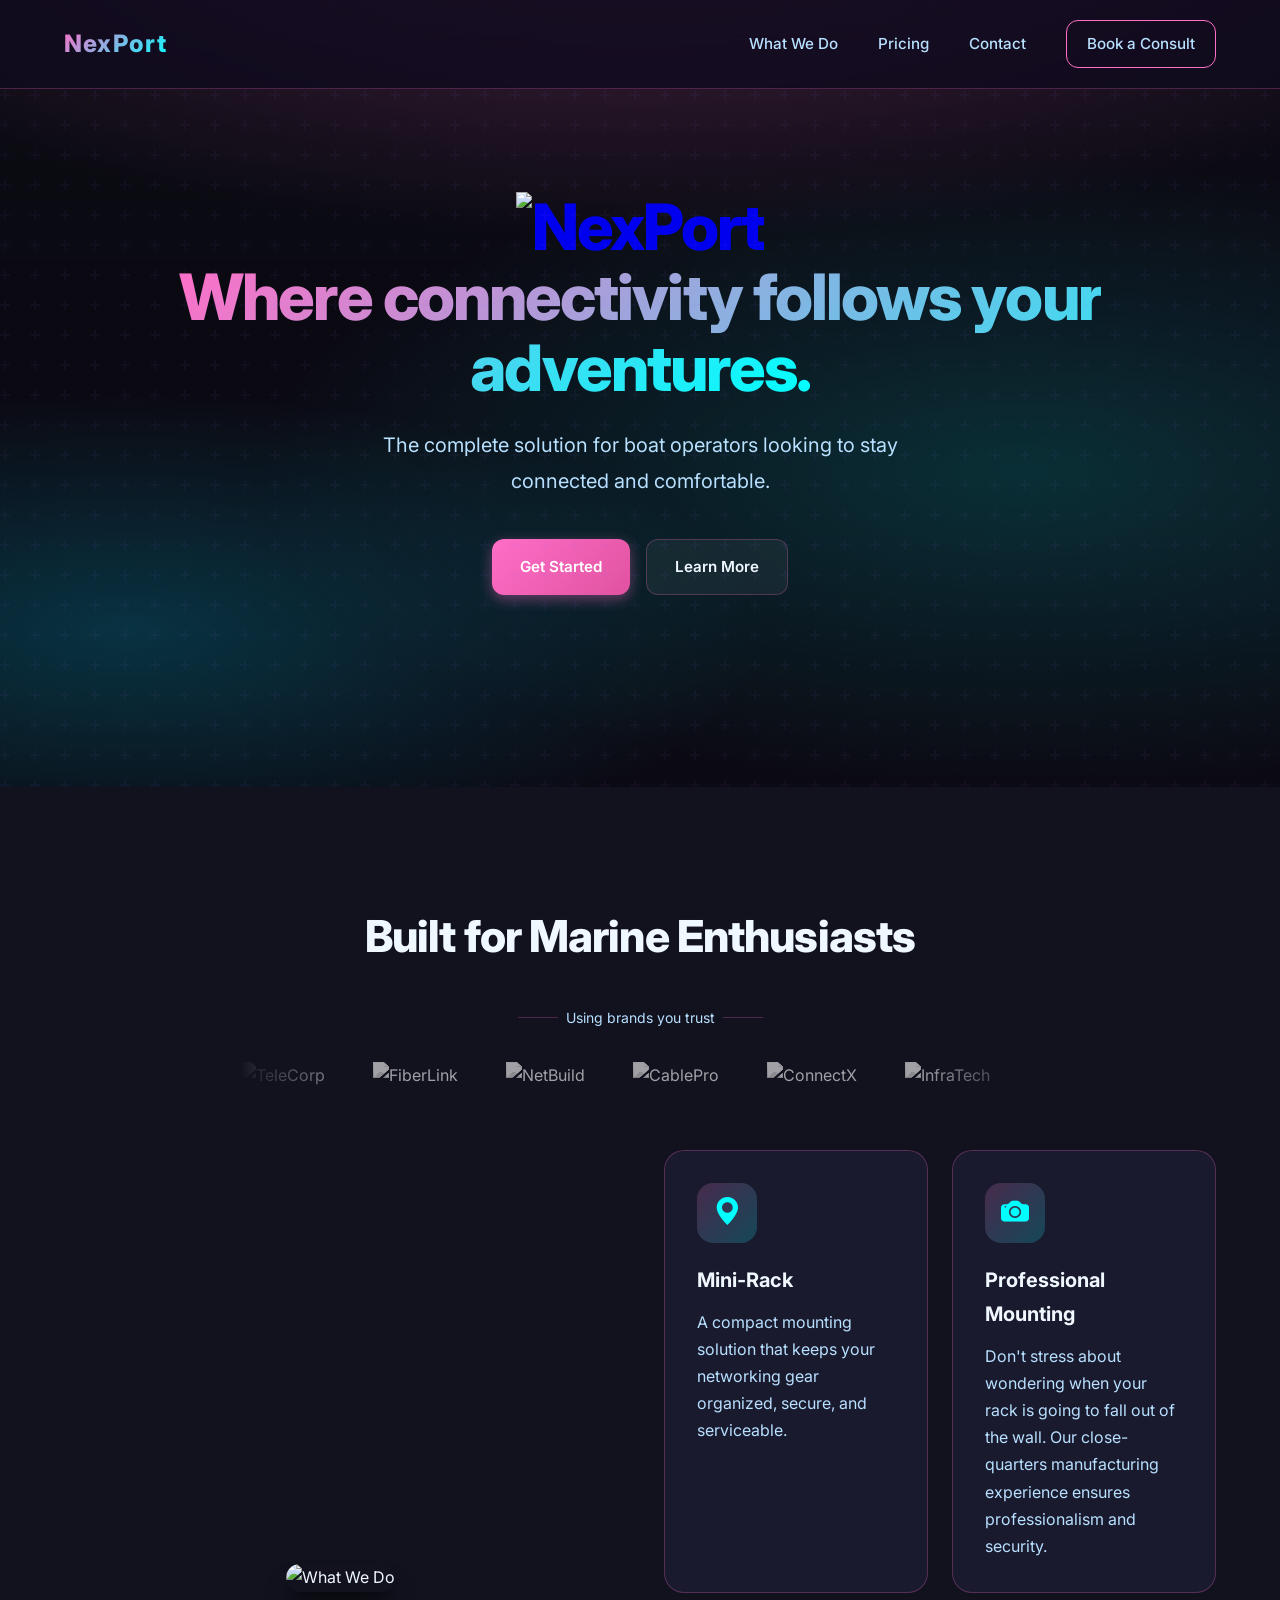
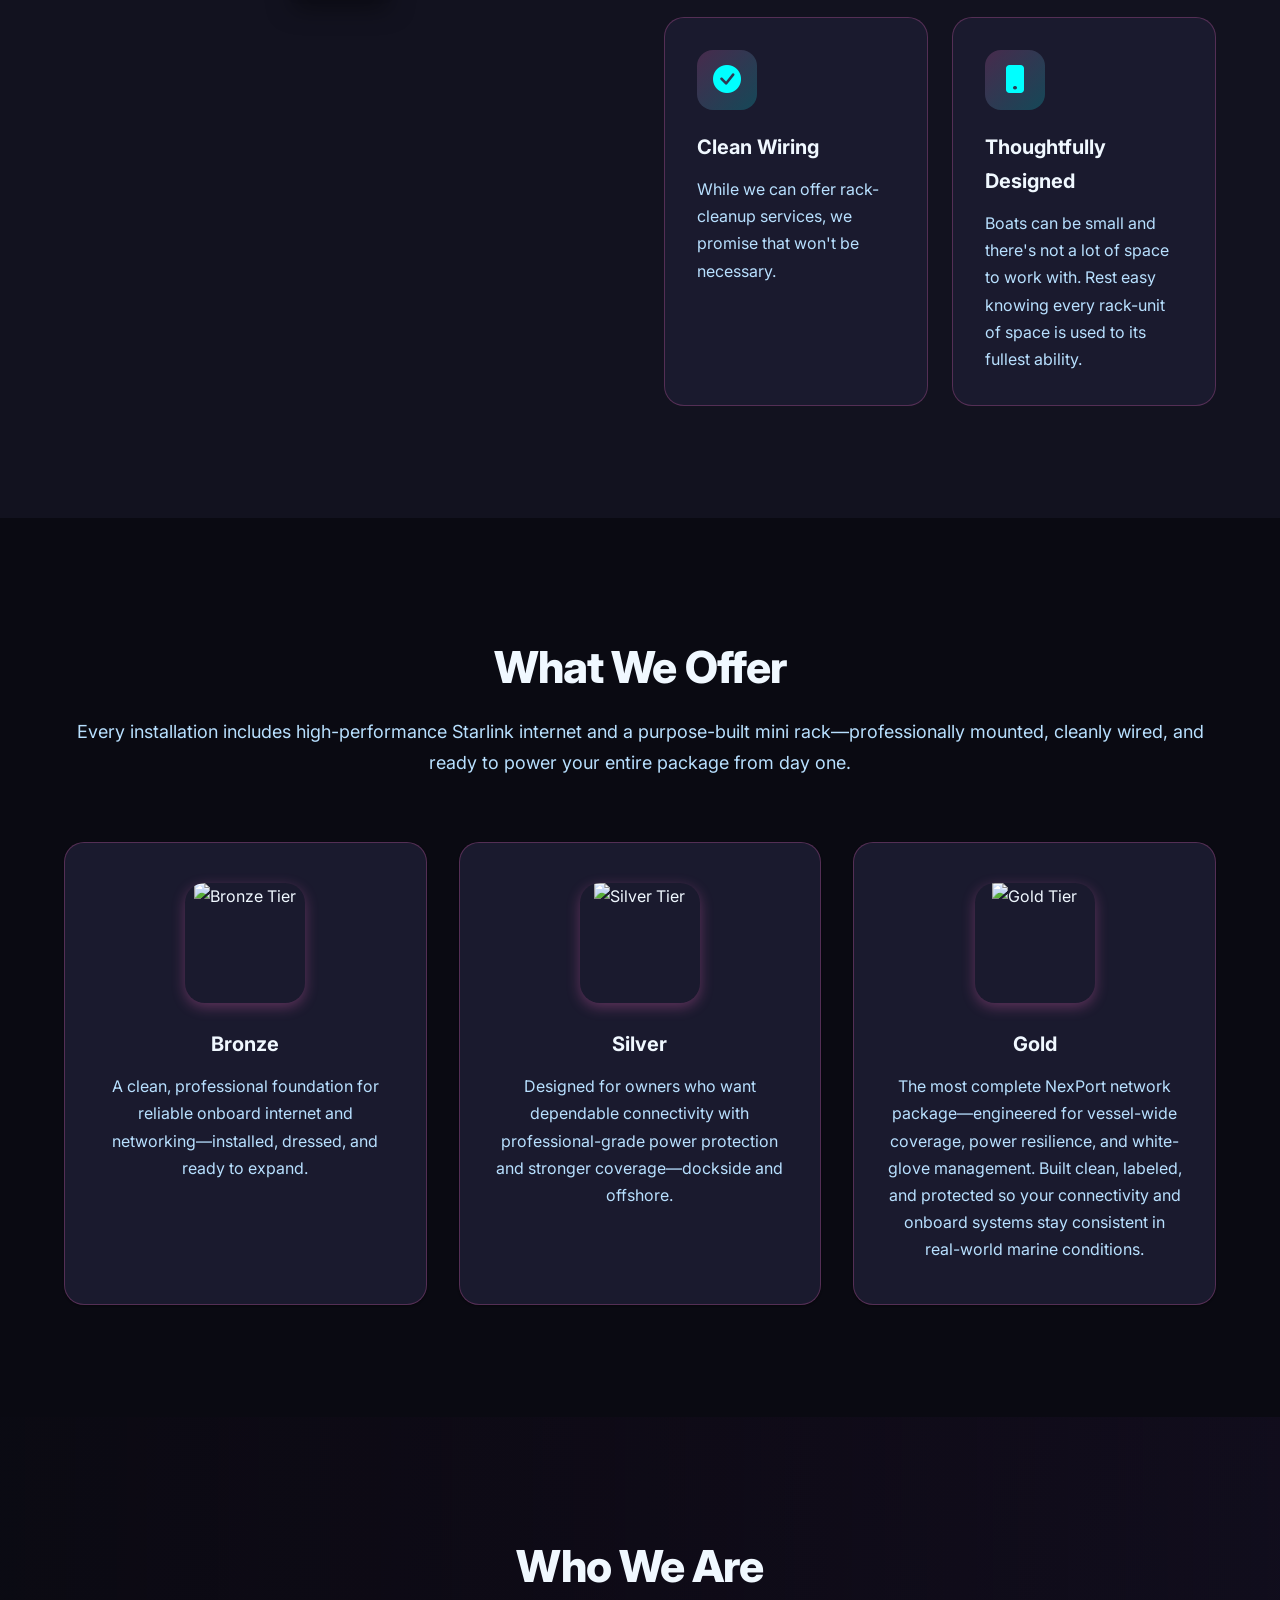
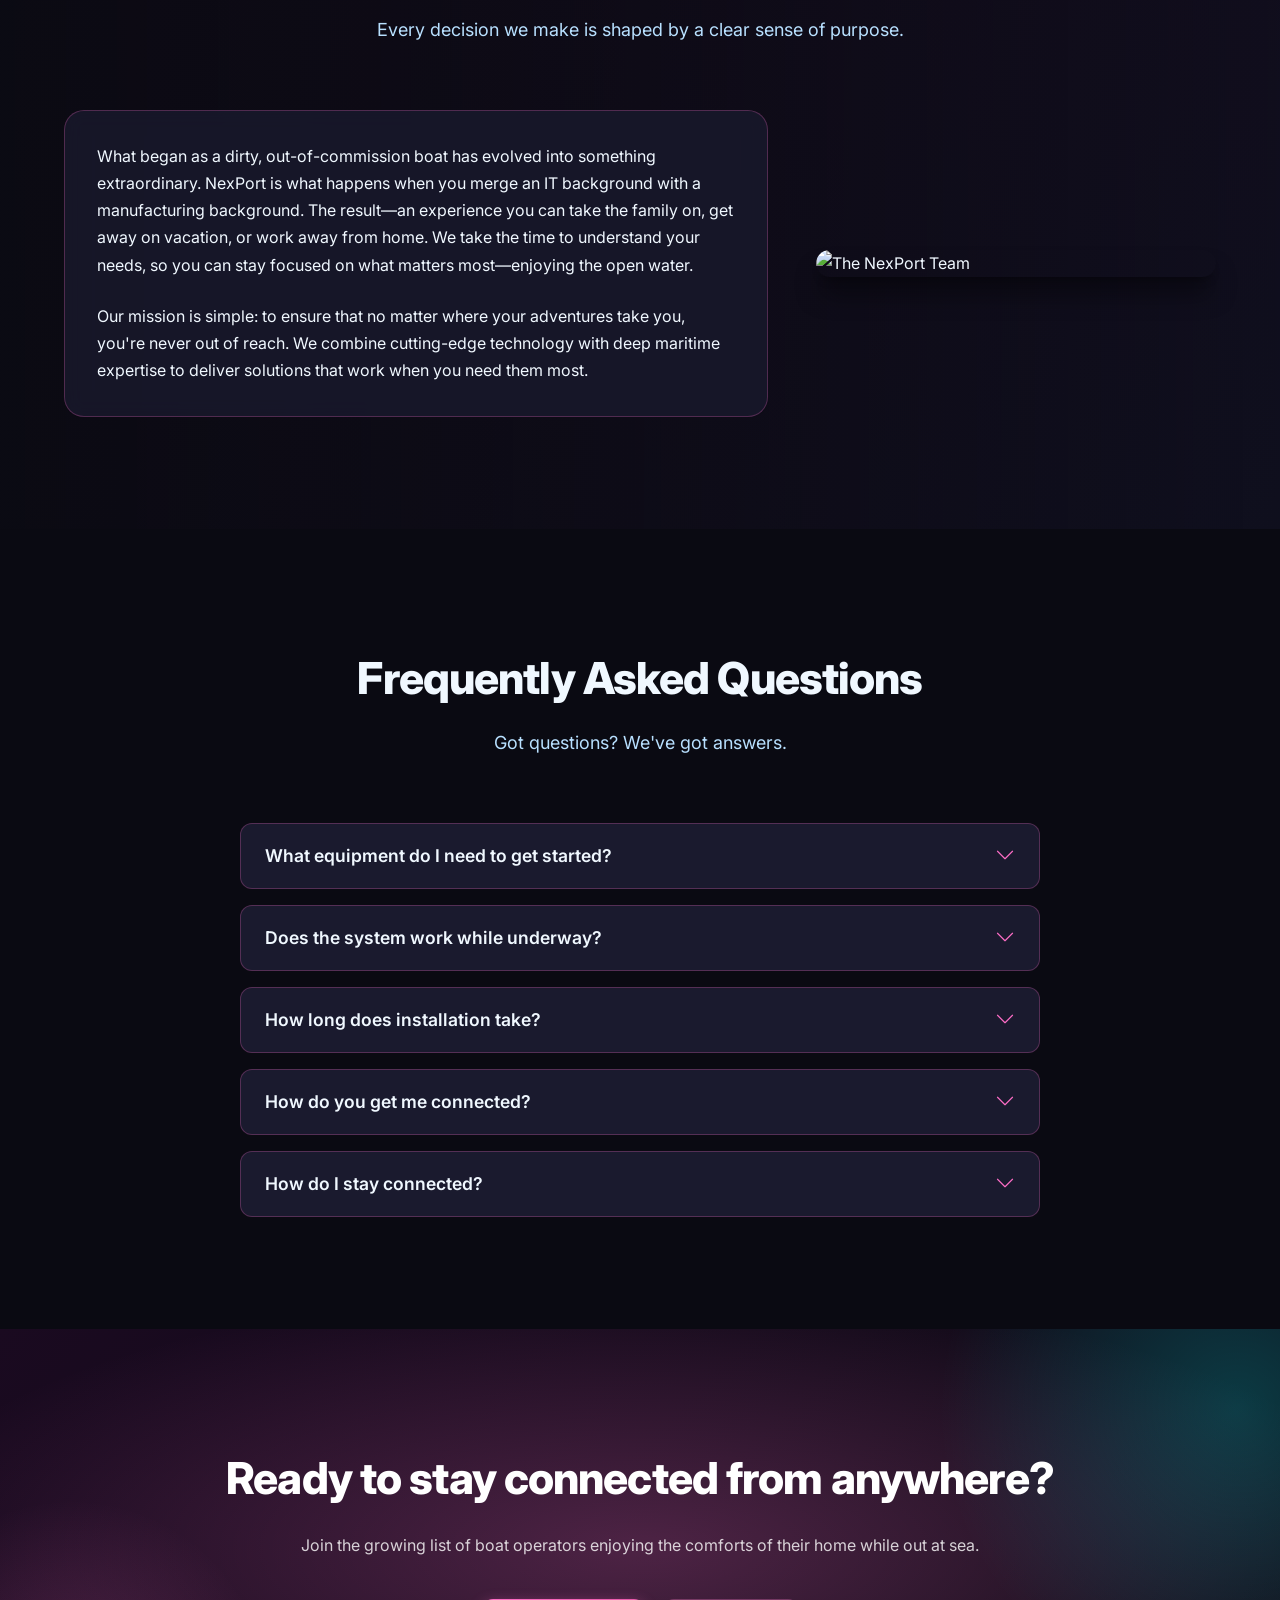
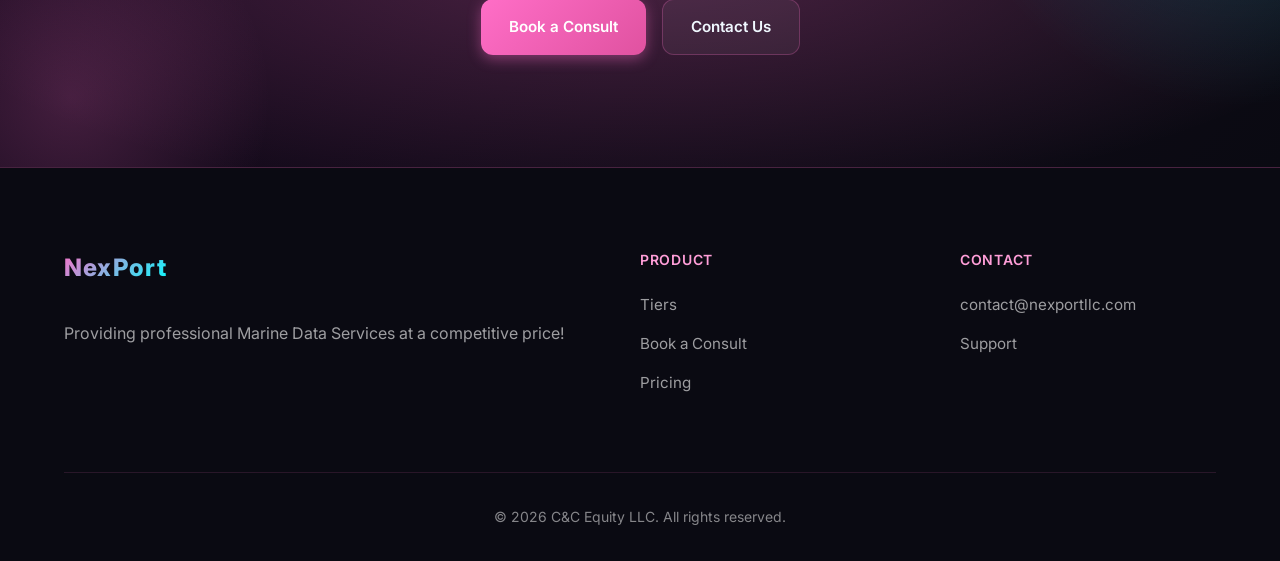
==== index.html @ bdf1fe09 "sd" ====
<!DOCTYPE html>
<html lang="en">

<head>
    <meta charset="UTF-8">
    <meta name="viewport" content="width=device-width, initial-scale=1.0">
    <title>NexPort</title>
    <link rel="stylesheet" href="styles.css">
    <link rel="preconnect" href="https://fonts.googleapis.com">
    <link href="https://fonts.googleapis.com/css2?family=Inter:wght@400;500;600;700&display=swap" rel="stylesheet">
    <link rel="stylesheet" href="https://cdn.jsdelivr.net/npm/bootstrap-icons@1.11.3/font/bootstrap-icons.min.css">
</head>

<body>
    <header class="header">
        <nav class="nav container">
            <div class="logo">NexPort</div>
            <ul class="nav-links">
                <li><a href="#what-we-do">What We Do</a></li>
                <li><a href="pricing.html">Pricing</a></li>
                <li><a href="#contact">Contact</a></li>
                <li><a href="https://outlook.office.com/bookwithme/user/6f07858c4fa64cfa98cd7c7f65369d2c@ccequity.llc/meetingtype/3fxg-W-8sECmhYFBqJa5og2?bookingcode=2b890671-5f6c-49b4-9408-867fa7472057&anonymous&ep=mLinkFromTile" class="btn btn-outline" target="_blank">Book a Consult</a></li>
            </ul>
        </nav>
    </header>

    <main>
        <section class="hero">
            <div class="container">
                <h1>
                    <a href="/">
                        <img src="images/logo.png" alt="NexPort">
                    </a>
                    <br><span class="highlight">Where connectivity follows your adventures.</span>
                </h1>
                <p class="hero-subtitle">
                    The complete solution for boat operators looking to stay connected and comfortable.
                </p>
                <div class="hero-buttons">
                    <a href="https://outlook.office.com/bookwithme/user/6f07858c4fa64cfa98cd7c7f65369d2c@ccequity.llc/meetingtype/3fxg-W-8sECmhYFBqJa5og2?bookingcode=2b890671-5f6c-49b4-9408-867fa7472057&anonymous&ep=mLinkFromTile" class="btn btn-primary" target="_blank">Get Started</a>
                    <a href="#tiers" class="btn btn-secondary">Learn More</a>
                </div>
            </div>
        </section>

        <section id="what-we-do" class="what-we-do">
            <div class="container">
                <h2>Built for Marine Enthusiasts</h2>

                <div class="trusted-section">
                    <span class="trusted-by">Using brands you trust</span>
                    <div class="logo-carousel">
                        <div class="logo-track">
                            <div class="logo-slide">
                                <img src="https://via.placeholder.com/120x40/251d3d/a5b4fc?text=TeleCorp" alt="TeleCorp">
                            </div>
                            <div class="logo-slide">
                                <img src="https://via.placeholder.com/120x40/251d3d/a5b4fc?text=FiberLink" alt="FiberLink">
                            </div>
                            <div class="logo-slide">
                                <img src="https://via.placeholder.com/120x40/251d3d/a5b4fc?text=NetBuild" alt="NetBuild">
                            </div>
                            <div class="logo-slide">
                                <img src="https://via.placeholder.com/120x40/251d3d/a5b4fc?text=CablePro" alt="CablePro">
                            </div>
                            <div class="logo-slide">
                                <img src="https://via.placeholder.com/120x40/251d3d/a5b4fc?text=ConnectX" alt="ConnectX">
                            </div>
                            <div class="logo-slide">
                                <img src="https://via.placeholder.com/120x40/251d3d/a5b4fc?text=InfraTech" alt="InfraTech">
                            </div>
                            <!-- Duplicate for seamless loop -->
                            <div class="logo-slide">
                                <img src="https://via.placeholder.com/120x40/251d3d/a5b4fc?text=TeleCorp" alt="TeleCorp">
                            </div>
                            <div class="logo-slide">
                                <img src="https://via.placeholder.com/120x40/251d3d/a5b4fc?text=FiberLink" alt="FiberLink">
                            </div>
                            <div class="logo-slide">
                                <img src="https://via.placeholder.com/120x40/251d3d/a5b4fc?text=NetBuild" alt="NetBuild">
                            </div>
                            <div class="logo-slide">
                                <img src="https://via.placeholder.com/120x40/251d3d/a5b4fc?text=CablePro" alt="CablePro">
                            </div>
                            <div class="logo-slide">
                                <img src="https://via.placeholder.com/120x40/251d3d/a5b4fc?text=ConnectX" alt="ConnectX">
                            </div>
                            <div class="logo-slide">
                                <img src="https://via.placeholder.com/120x40/251d3d/a5b4fc?text=InfraTech" alt="InfraTech">
                            </div>
                        </div>
                    </div>
                </div>

                <div class="what-we-do-layout">
                    <div class="what-we-do-image">
                        <img src="images/whatwedo.png" alt="What We Do">
                    </div>
                    <div class="what-we-do-grid">
                        <div class="feature-card">
                            <div class="feature-icon"><i class="bi bi-geo-alt-fill"></i></div>
                            <h3>Mini-Rack</h3>
                            <p>A compact mounting solution that keeps your networking gear organized, secure, and serviceable.</p>
                        </div>
                        <div class="feature-card">
                            <div class="feature-icon"><i class="bi bi-camera-fill"></i></div>
                            <h3>Professional Mounting</h3>
                            <p>Don't stress about wondering when your rack is going to fall out of the wall. Our close-quarters manufacturing experience ensures professionalism and security.</p>
                        </div>
                        <div class="feature-card">
                            <div class="feature-icon"><i class="bi bi-check-circle-fill"></i></div>
                            <h3>Clean Wiring</h3>
                            <p>While we can offer rack-cleanup services, we promise that won't be necessary.</p>
                        </div>
                        <div class="feature-card">
                            <div class="feature-icon"><i class="bi bi-phone-fill"></i></div>
                            <h3>Thoughtfully Designed</h3>
                            <p>Boats can be small and there's not a lot of space to work with. Rest easy knowing every rack-unit of space is used to its fullest ability.</p>
                        </div>
                    </div>
                </div>
            </div>
        </section>

        <section id="tiers" class="tiers">
            <div class="container">
                <h2>What We Offer</h2>
                <p class="section-subtitle">Every installation includes high-performance Starlink internet and a purpose-built mini rack—professionally mounted, cleanly wired, and ready to power your entire package from day one.</p>

                <div class="steps">
                    <div class="step">
                        <div class="step-image">
                            <img src="images/bronze.png" alt="Bronze Tier">
                        </div>
                        <h3>Bronze</h3>
                        <p>A clean, professional foundation for reliable onboard internet and networking—installed, dressed, and ready to expand.</p>
                    </div>
                    <div class="step">
                        <div class="step-image">
                            <img src="images/silver.png" alt="Silver Tier">
                        </div>
                        <h3>Silver</h3>
                        <p>Designed for owners who want dependable connectivity with professional-grade power protection and stronger coverage—dockside and offshore.</p>
                    </div>
                    <div class="step">
                        <div class="step-image">
                            <img src="images/gold.png" alt="Gold Tier">
                        </div>
                        <h3>Gold</h3>
                        <p>The most complete NexPort network package—engineered for vessel-wide coverage, power resilience, and white-glove management. Built clean, labeled, and protected so your connectivity and onboard systems stay consistent in real-world marine conditions.</p>
                    </div>
                </div>
            </div>
        </section>

        <section id="who-we-are" class="who-we-are">
            <div class="container">
                <h2>Who We Are</h2>
                <p class="section-subtitle">
                    Every decision we make is shaped by a clear sense of purpose.
                </p>

                <div class="who-we-are-content">
                    <div class="who-we-are-text">
                        <p>
                            What began as a dirty, out-of-commission boat has evolved into something extraordinary. NexPort is what happens when you merge an IT background with a manufacturing background. The result—an experience you can take the family on, get away on vacation, or work away from home. We take the time to understand your needs, so you can stay focused on what matters most—enjoying the open water.
                        </p>
                        <p>
                            Our mission is simple: to ensure that no matter where your adventures take you, you're
                            never out of reach. We combine cutting-edge technology with deep maritime expertise to
                            deliver solutions that work when you need them most.
                        </p>
                    </div>
                    <div class="who-we-are-image">
                        <img src="images/whoweare.png" alt="The NexPort Team">
                    </div>
                </div>
            </div>
        </section>

        <section id="faq" class="faq">
            <div class="container">
                <h2>Frequently Asked Questions</h2>
                <p class="section-subtitle">Got questions? We've got answers.</p>

                <div class="accordion">
                    <div class="accordion-item">
                        <button class="accordion-header">
                            <span>What equipment do I need to get started?</span>
                            <i class="bi bi-chevron-down"></i>
                        </button>
                        <div class="accordion-content">
                            <p>We handle everything from the Starlink dish to the onboard router and network equipment. You just need a boat and a desire to stay connected!</p>
                        </div>
                    </div>
                    <div class="accordion-item">
                        <button class="accordion-header">
                            <span>Does the system work while underway?</span>
                            <i class="bi bi-chevron-down"></i>
                        </button>
                        <div class="accordion-content">
                            <p>Yes! Our installations are designed to maintain connectivity both at the dock and while cruising. The Starlink system tracks satellites automatically as you move.</p>
                        </div>
                    </div>
                    <div class="accordion-item">
                        <button class="accordion-header">
                            <span>How long does installation take?</span>
                            <i class="bi bi-chevron-down"></i>
                        </button>
                        <div class="accordion-content">
                            <p>Most installations are completed in a single day. Complex setups or larger vessels may require additional time, which we'll discuss during your consultation.</p>
                        </div>
                    </div>
                    <div class="accordion-item">
                        <button class="accordion-header">
                            <span>How do you get me connected?</span>
                            <i class="bi bi-chevron-down"></i>
                        </button>
                        <div class="accordion-content">
                            <p>To get you connected, we start with the best of satellite connectivity using Starlink Internet. From there, we integrate it into a clean, purpose-built onboard network so your connection is reliable at the dock and underway. We organize and secure the equipment in a dedicated enclosure, route and label cabling for serviceability, and build a network foundation that supports everything you want to run onboard without a mess of adapters, loose gear, or constant troubleshooting.</p>
                        </div>
                    </div>
                    <div class="accordion-item">
                        <button class="accordion-header">
                            <span>How do I stay connected?</span>
                            <i class="bi bi-chevron-down"></i>
                        </button>
                        <div class="accordion-content">
                            <p>Keeping you connected means your network stays stable and consistent even when real-world conditions change. We design your system to handle common marine power events so your connection is less likely to reboot, freeze, or cut out when you need it most. And for higher tiers, we can provide ongoing monitoring and remote support to keep performance tuned, settings protected, and issues handled quickly—so your system stays dependable day after day, not just on install day.</p>
                        </div>
                    </div>
                </div>
            </div>
        </section>

        <section id="demo" class="cta">
            <div class="container">
                <h2>Ready to stay connected from anywhere?</h2>
                <p>Join the growing list of boat operators enjoying the comforts of their home while out at sea.</p>
                <div class="cta-buttons">
                    <a href="https://outlook.office.com/bookwithme/user/6f07858c4fa64cfa98cd7c7f65369d2c@ccequity.llc/meetingtype/3fxg-W-8sECmhYFBqJa5og2?bookingcode=2b890671-5f6c-49b4-9408-867fa7472057&anonymous&ep=mLinkFromTile" class="btn btn-primary" target="_blank">Book a Consult</a>
                    <a href="#contact" class="btn btn-secondary">Contact Us</a>
                </div>
            </div>
        </section>
    </main>

    <footer id="contact" class="footer">
        <div class="container">
            <div class="footer-content">
                <div class="footer-brand">
                    <div class="logo">NexPort</div>
                    <p>Providing professional Marine Data Services at a competitive price!</p>
                </div>
                <div class="footer-links">
                    <h4>Product</h4>
                    <ul>
                        <li><a href="#tiers">Tiers</a></li>
                        <li><a href="https://outlook.office.com/bookwithme/user/6f07858c4fa64cfa98cd7c7f65369d2c@ccequity.llc/meetingtype/3fxg-W-8sECmhYFBqJa5og2?bookingcode=2b890671-5f6c-49b4-9408-867fa7472057&anonymous&ep=mLinkFromTile" target="_blank">Book a Consult</a></li>
                        <li><a href="pricing.html">Pricing</a></li>
                    </ul>
                </div>
                <div class="footer-links">
                    <h4>Contact</h4>
                    <ul>
                        <li><a href="mailto:contact@nexportllc.com">contact@nexportllc.com</a></li>
                        <li><a href="#">Support</a></li>
                    </ul>
                </div>
            </div>
            <div class="footer-bottom">
                <p>&copy; 2026 C&C Equity LLC. All rights reserved.</p>
            </div>
        </div>
    </footer>

    <script src="index.js"></script>
</body>

</html>
---- styles.css ----
* {
    margin: 0;
    padding: 0;
    box-sizing: border-box;
}


:root {
    /* Miami Vice Colors */
    --primary: #ff6ec7; /* Hot pink */
    --primary-dark: #e052a0; /* Deeper pink */
    --primary-light: #ff9ed8; /* Light pink */
    --secondary: #00d4ff; /* Cyan */
    --accent: #00ffff; /* Electric cyan */
    --text: #f0f8ff; /* Bright white-blue */
    --text-light: #b8e0ff; /* Soft cyan-white */
    --background: #0a0a12; /* Deep dark blue-black */
    --background-alt: #12121f; /* Slightly lighter dark */
    --background-card: #1a1a2e; /* Card dark purple-blue */
    --border: rgba(255, 110, 199, 0.25); /* Pink tinted border */
    --shadow-sm: 0 1px 2px rgba(0, 0, 0, 0.4);
    --shadow-md: 0 4px 6px -1px rgba(0, 0, 0, 0.5), 0 2px 4px -2px rgba(0, 0, 0, 0.4);
    --shadow-lg: 0 20px 25px -5px rgba(0, 0, 0, 0.5), 0 8px 10px -6px rgba(0, 0, 0, 0.4);
    --shadow-xl: 0 25px 50px -12px rgba(0, 0, 0, 0.6);
    --radius: 12px;
    --radius-lg: 20px;
    --gradient-bg: linear-gradient(135deg, #0a0a12 0%, #1a0a20 50%, #0a1a2a 100%);
}

body {
    font-family: 'Inter', -apple-system, BlinkMacSystemFont, sans-serif;
    color: var(--text);
    line-height: 1.7;
    -webkit-font-smoothing: antialiased;
    background: var(--gradient-bg);
    min-height: 100vh;
}

.container {
    max-width: 1200px;
    margin: 0 auto;
    padding: 0 24px;
}

/* Header - Glass Morphism Dark */
.header {
    position: fixed;
    top: 0;
    left: 0;
    right: 0;
    background: rgba(15, 10, 30, 0.8);
    backdrop-filter: blur(20px);
    -webkit-backdrop-filter: blur(20px);
    z-index: 1000;
    border-bottom: 1px solid var(--border);
}

.nav {
    display: flex;
    justify-content: space-between;
    align-items: center;
    padding: 1.25rem 24px;
}

.logo {
    font-size: 1.5rem;
    font-weight: 800;
    background: linear-gradient(135deg, var(--primary-light) 0%, var(--accent) 100%);
    -webkit-background-clip: text;
    -webkit-text-fill-color: transparent;
    background-clip: text;
    letter-spacing: -0.02em;
}

.nav-links {
    display: flex;
    list-style: none;
    gap: 2.5rem;
    align-items: center;
}

    .nav-links a {
        text-decoration: none;
        color: var(--text-light);
        font-weight: 500;
        font-size: 0.95rem;
        transition: color 0.2s ease;
        position: relative;
    }

        .nav-links a:not(.btn):hover {
            color: var(--primary-light);
        }

        .nav-links a:not(.btn)::after {
            content: '';
            position: absolute;
            bottom: -4px;
            left: 0;
            width: 0;
            height: 2px;
            background: linear-gradient(90deg, var(--primary), var(--accent));
            transition: width 0.3s ease;
            border-radius: 2px;
        }

        .nav-links a:not(.btn):hover::after {
            width: 100%;
        }

        /* Active nav link */
.nav-links a.active {
    color: var(--primary-light);
}

/* Buttons - Modern Styling */
.btn {
    display: inline-flex;
    align-items: center;
    justify-content: center;
    padding: 0.875rem 1.75rem;
    border-radius: var(--radius);
    text-decoration: none;
    font-weight: 600;
    font-size: 0.95rem;
    transition: all 0.2s ease;
    cursor: pointer;
    border: none;
    gap: 0.5rem;
}

.btn-primary {
    background: linear-gradient(135deg, var(--primary) 0%, #7c3aed 100%);
    color: white;
    box-shadow: 0 4px 14px rgba(129, 140, 248, 0.4);
}

    .btn-primary:hover {
        transform: translateY(-2px);
        box-shadow: 0 6px 20px rgba(129, 140, 248, 0.5);
    }

.btn-secondary {
    background: rgba(255, 255, 255, 0.05);
    color: var(--text);
    border: 1.5px solid var(--border);
}

    .btn-secondary:hover {
        border-color: var(--primary);
        color: var(--primary-light);
        background: rgba(129, 140, 248, 0.1);
    }

.btn-outline {
    background: transparent;
    border: 1.5px solid var(--primary);
    color: var(--primary-light);
    padding: 0.625rem 1.25rem;
}

    .btn-outline:hover {
        background: var(--primary);
        color: white;
    }

/* Hero - Dark Gradient */
.hero {
    padding: 12rem 0 8rem;
    background: radial-gradient(ellipse 80% 50% at 50% -20%, rgba(255, 110, 199, 0.3), transparent), radial-gradient(ellipse 60% 40% at 80% 60%, rgba(0, 255, 255, 0.15), transparent), radial-gradient(ellipse 50% 30% at 10% 80%, rgba(0, 212, 255, 0.2), transparent), linear-gradient(to bottom, rgba(10, 10, 18, 0.7) 0%, rgba(10, 10, 18, 0.85) 100%), url('images/background-top.png') center/cover no-repeat;
    text-align: center;
    position: relative;
    overflow: hidden;
}

    .hero::before {
        content: '';
        position: absolute;
        top: 0;
        left: 0;
        right: 0;
        bottom: 0;
        background-image: url("data:image/svg+xml,%3Csvg width='60' height='60' viewBox='0 0 60 60' xmlns='http://www.w3.org/2000/svg'%3E%3Cg fill='none' fill-rule='evenodd'%3E%3Cg fill='%238b5cf6' fill-opacity='0.05'%3E%3Cpath d='M36 34v-4h-2v4h-4v2h4v4h2v-4h4v-2h-4zm0-30V0h-2v4h-4v2h4v4h2V6h4V4h-4zM6 34v-4H4v4H0v2h4v4h2v-4h4v-2H6zM6 4V0H4v4H0v2h4v4h2V6h4V4H6z'/%3E%3C/g%3E%3C/g%3E%3C/svg%3E");
        pointer-events: none;
    }

    .hero h1 {
        font-size: 4rem;
        font-weight: 800;
        line-height: 1.1;
        margin-bottom: 1.5rem;
        color: var(--text);
        letter-spacing: -0.03em;
    }

.highlight {
    background: linear-gradient(135deg, var(--primary-light) 0%, var(--accent) 100%);
    -webkit-background-clip: text;
    -webkit-text-fill-color: transparent;
    background-clip: text;
}

.hero-subtitle {
    font-size: 1.25rem;
    color: var(--text-light);
    max-width: 560px;
    margin: 0 auto 2.5rem;
    line-height: 1.8;
}

.hero-buttons {
    display: flex;
    gap: 1rem;
    justify-content: center;
    margin-bottom: 4rem;
}

.trusted-by {
    color: var(--text-light);
    font-size: 0.875rem;
    display: flex;
    align-items: center;
    justify-content: center;
    gap: 0.5rem;
}

    .trusted-by::before,
    .trusted-by::after {
        content: '';
        width: 40px;
        height: 1px;
        background: var(--border);
    }

.trusted-section {
    margin-top: 2rem;
}

.logo-carousel {
    margin-top: 2rem;
    overflow: hidden;
    position: relative;
    width: 100%;
    max-width: 800px;
    margin-left: auto;
    margin-right: auto;
    -webkit-mask-image: linear-gradient(90deg, transparent, white 15%, white 85%, transparent);
    mask-image: linear-gradient(90deg, transparent, white 15%, white 85%, transparent);
}

.logo-track {
    display: flex;
    gap: 3rem;
    animation: scroll 20s linear infinite;
    width: max-content;
}

.logo-slide {
    flex-shrink: 0;
    display: flex;
    align-items: center;
    justify-content: center;
}

    .logo-slide img {
        height: 40px;
        width: auto;
        opacity: 0.6;
        filter: grayscale(100%) brightness(1.5);
        transition: all 0.3s ease;
    }

    .logo-slide:hover img {
        opacity: 1;
        filter: grayscale(0%) brightness(1);
    }

@keyframes scroll {
    0% {
        transform: translateX(0);
    }
    100% {
        transform: translateX(calc(-120px * 6 - 3rem * 6));
    }
}

/* Pause on hover */
.logo-carousel:hover .logo-track {
    animation-play-state: paused;
}

/* Features */
.features {
    padding: 7rem 0;
    background: var(--background-alt);
}

h2 {
    font-size: 2.75rem;
    text-align: center;
    margin-bottom: 0.75rem;
    color: var(--text);
    font-weight: 800;
    letter-spacing: -0.02em;
}

.section-subtitle {
    text-align: center;
    color: var(--text-light);
    margin-bottom: 4rem;
    font-size: 1.125rem;
}


.feature-card {
    padding: 2rem;
    background: var(--background-card);
    border: 1px solid var(--border);
    border-radius: var(--radius-lg);
    transition: all 0.3s ease;
    position: relative;
    overflow: hidden;
}

    .feature-card::before {
        content: '';
        position: absolute;
        top: 0;
        left: 0;
        right: 0;
        height: 3px;
        background: linear-gradient(90deg, var(--primary), var(--accent));
        opacity: 0;
        transition: opacity 0.3s ease;
    }

    .feature-card:hover {
        border-color: rgba(139, 92, 246, 0.4);
        box-shadow: var(--shadow-lg), 0 0 40px rgba(139, 92, 246, 0.15);
        transform: translateY(-4px);
    }

        .feature-card:hover::before {
            opacity: 1;
        }

.feature-icon {
    font-size: 2.5rem;
    margin-bottom: 1.25rem;
    display: inline-flex;
    align-items: center;
    justify-content: center;
    width: 60px;
    height: 60px;
    background: linear-gradient(135deg, rgba(139, 92, 246, 0.2) 0%, rgba(34, 211, 238, 0.2) 100%);
    border-radius: 16px;
    color: var(--accent);
}

    .feature-icon i {
        font-size: 1.75rem;
    }

.feature-card h3 {
    margin-bottom: 0.75rem;
    color: var(--text);
    font-weight: 700;
    font-size: 1.25rem;
}

.feature-card p {
    color: var(--text-light);
    line-height: 1.7;
}

/* How It Works */
.how-it-works {
    padding: 7rem 0;
    background: radial-gradient(ellipse 50% 50% at 20% 50%, rgba(99, 102, 241, 0.1), transparent), var(--background);
}

.steps {
    display: grid;
    grid-template-columns: repeat(auto-fit, minmax(280px, 1fr));
    gap: 2rem;
    margin-top: 3rem;
    position: relative;
}

.step {
    text-align: center;
    padding: 2.5rem 2rem;
    background: var(--background-card);
    border-radius: var(--radius-lg);
    box-shadow: var(--shadow-sm);
    position: relative;
    border: 1px solid var(--border);
}

.step-number {
    width: 56px;
    height: 56px;
    background: linear-gradient(135deg, var(--primary) 0%, #7c3aed 100%);
    color: white;
    border-radius: 16px;
    display: flex;
    align-items: center;
    justify-content: center;
    font-size: 1.25rem;
    font-weight: 800;
    margin: 0 auto 1.5rem;
    box-shadow: 0 4px 14px rgba(139, 92, 246, 0.4);
}

.step h3 {
    margin-bottom: 0.75rem;
    color: var(--text);
    font-weight: 700;
    font-size: 1.25rem;
}

.step p {
    color: var(--text-light);
    line-height: 1.7;
}

/* CTA */
.cta {
    padding: 7rem 0;
    background: radial-gradient(ellipse 60% 60% at 50% 50%, rgba(139, 92, 246, 0.25), transparent), linear-gradient(135deg, #1a1333 0%, #0f0a1e 100%);
    text-align: center;
    color: white;
    position: relative;
    overflow: hidden;
}

    .cta::before {
        content: '';
        position: absolute;
        top: -50%;
        right: -20%;
        width: 600px;
        height: 600px;
        background: radial-gradient(circle, rgba(34, 211, 238, 0.2) 0%, transparent 70%);
        pointer-events: none;
    }

    .cta::after {
        content: '';
        position: absolute;
        bottom: -30%;
        left: -10%;
        width: 400px;
        height: 400px;
        background: radial-gradient(circle, rgba(139, 92, 246, 0.2) 0%, transparent 70%);
        pointer-events: none;
    }

    .cta h2 {
        color: white;
        margin-bottom: 1rem;
        position: relative;
    }

    .cta p {
        margin-bottom: 2.5rem;
        opacity: 0.8;
        position: relative;
    }

.cta-form {
    display: flex;
    max-width: 480px;
    margin: 0 auto;
    gap: 0.75rem;
    position: relative;
}

    .cta-form input {
        flex: 1;
        padding: 1rem 1.25rem;
        border: 2px solid var(--border);
        border-radius: var(--radius);
        font-size: 1rem;
        font-family: inherit;
        transition: border-color 0.2s ease;
        background: rgba(255, 255, 255, 0.05);
        color: var(--text);
    }

        .cta-form input::placeholder {
            color: var(--text-light);
        }

        .cta-form input:focus {
            outline: none;
            border-color: var(--primary);
            background: rgba(255, 255, 255, 0.1);
        }

    .cta-form .btn-primary {
        background: linear-gradient(135deg, var(--primary) 0%, var(--accent) 100%);
        color: white;
        box-shadow: 0 4px 14px rgba(34, 211, 238, 0.3);
    }

/* Footer */
.footer {
    padding: 5rem 0 2rem;
    background: var(--background);
    color: white;
    border-top: 1px solid var(--border);
}

.footer-content {
    display: grid;
    grid-template-columns: 2fr 1fr 1fr;
    gap: 4rem;
    margin-bottom: 4rem;
}

.footer-brand .logo {
    margin-bottom: 1rem;
    display: inline-block;
}

.footer-brand p {
    margin-top: 1rem;
    opacity: 0.6;
    line-height: 1.7;
}

.footer-links h4 {
    margin-bottom: 1.25rem;
    font-weight: 600;
    font-size: 0.875rem;
    text-transform: uppercase;
    letter-spacing: 0.05em;
    color: var(--primary-light);
}

.footer-links ul {
    list-style: none;
}

.footer-links a {
    color: white;
    opacity: 0.6;
    text-decoration: none;
    display: inline-block;
    margin-bottom: 0.75rem;
    transition: all 0.2s ease;
    font-size: 0.95rem;
}

    .footer-links a:hover {
        opacity: 1;
        transform: translateX(4px);
        color: var(--accent);
    }

.footer-bottom {
    border-top: 1px solid var(--border);
    padding-top: 2rem;
    text-align: center;
    opacity: 0.5;
    font-size: 0.875rem;
}

/* ========== PRICING PAGE STYLES ========== */

/* Pricing Hero */
.pricing-hero {
    padding: 10rem 0 4rem;
    background: 
        radial-gradient(ellipse 80% 50% at 50% -20%, rgba(139, 92, 246, 0.3), transparent),
        var(--gradient-bg);
    text-align: center;
}

.billing-toggle {
    display: flex;
    align-items: center;
    justify-content: center;
    gap: 1rem;
    margin-top: 2rem;
}

.toggle-label {
    font-size: 0.95rem;
    color: var(--text-light);
    opacity: 0.6;
    transition: opacity 0.3s ease;
    display: flex;
    align-items: center;
    gap: 0.5rem;
}

    .toggle-label.active {
        opacity: 1;
        color: var(--text);
    }

.save-badge {
    background: linear-gradient(135deg, var(--primary) 0%, var(--accent) 100%);
    color: white;
    font-size: 0.75rem;
    font-weight: 600;
    padding: 0.25rem 0.5rem;
    border-radius: 20px;
}

.toggle-switch {
    width: 56px;
    height: 30px;
    background: var(--background-card);
    border: 1px solid var(--border);
    border-radius: 20px;
    cursor: pointer;
    position: relative;
    transition: background 0.3s ease;
}

    .toggle-switch:hover {
        border-color: var(--primary);
    }

.toggle-slider {
    position: absolute;
    top: 3px;
    left: 3px;
    width: 22px;
    height: 22px;
    background: linear-gradient(135deg, var(--primary) 0%, var(--accent) 100%);
    border-radius: 50%;
    transition: transform 0.3s ease;
}

.toggle-switch.active .toggle-slider {
    transform: translateX(26px);
}

/* Pricing Cards */
.pricing-cards {
    padding: 4rem 0 6rem;
    background: var(--background);
}

.pricing-grid {
    display: grid;
    grid-template-columns: repeat(auto-fit, minmax(300px, 1fr));
    gap: 2rem;
    max-width: 1100px;
    margin: 0 auto;
}

.pricing-card {
    background: var(--background-card);
    border: 1px solid var(--border);
    border-radius: var(--radius-lg);
    padding: 2.5rem;
    position: relative;
    transition: all 0.3s ease;
}

    .pricing-card:hover {
        transform: translateY(-4px);
        box-shadow: var(--shadow-lg);
    }

    .pricing-card.featured {
        border-color: var(--primary);
        background: linear-gradient(180deg, rgba(139, 92, 246, 0.1) 0%, var(--background-card) 100%);
        transform: scale(1.05);
    }

        .pricing-card.featured:hover {
            transform: scale(1.05) translateY(-4px);
        }

.popular-badge {
    position: absolute;
    top: -12px;
    left: 50%;
    transform: translateX(-50%);
    background: linear-gradient(135deg, var(--primary) 0%, var(--accent) 100%);
    color: white;
    font-size: 0.8rem;
    font-weight: 600;
    padding: 0.4rem 1rem;
    border-radius: 20px;
    white-space: nowrap;
}

.card-header h3 {
    font-size: 1.5rem;
    font-weight: 700;
    color: var(--text);
    margin-bottom: 0.5rem;
}

.plan-description {
    color: var(--text-light);
    font-size: 0.95rem;
}

.card-price {
    margin: 2rem 0;
    display: flex;
    align-items: baseline;
    gap: 0.25rem;
}

.currency {
    font-size: 1.5rem;
    font-weight: 600;
    color: var(--text-light);
}

.amount {
    font-size: 4rem;
    font-weight: 800;
    color: var(--text);
    line-height: 1;
}

    .amount.custom {
        font-size: 2.5rem;
    }

.period {
    font-size: 1rem;
    color: var(--text-light);
}

.features-list {
    list-style: none;
    margin-bottom: 2rem;
}

    .features-list li {
        padding: 0.75rem 0;
        border-bottom: 1px solid var(--border);
        display: flex;
        align-items: center;
        gap: 0.75rem;
        font-size: 0.95rem;
    }

        .features-list li:last-child {
            border-bottom: none;
        }

        .features-list li.disabled {
            opacity: 0.5;
        }

    .features-list .check {
        color: var(--accent);
        font-weight: 700;
    }

    .features-list .x {
        color: var(--text-light);
        opacity: 0.5;
    }

.btn-full {
    width: 100%;
    text-align: center;
}

/* Comparison Table */
.comparison {
    padding: 6rem 0;
    background: var(--background-alt);
}

.comparison-table-wrapper {
    overflow-x: auto;
    margin-top: 2rem;
}

.comparison-table {
    width: 100%;
    border-collapse: collapse;
    min-width: 600px;
}

    .comparison-table th,
    .comparison-table td {
        padding: 1.25rem 1.5rem;
        text-align: center;
        border-bottom: 1px solid var(--border);
    }

    .comparison-table th:first-child,
    .comparison-table td:first-child {
        text-align: left;
    }

    .comparison-table thead th {
        background: var(--background-card);
        font-weight: 700;
        font-size: 1.1rem;
        color: var(--text);
    }

        .comparison-table thead th.featured {
            background: linear-gradient(180deg, rgba(139, 92, 246, 0.2) 0%, var(--background-card) 100%);
            color: var(--primary-light);
        }

    .comparison-table tbody td {
        color: var(--text-light);
    }

        .comparison-table tbody td.featured {
            background: rgba(139, 92, 246, 0.05);
        }

    .comparison-table .check {
        color: var(--accent);
        font-size: 1.25rem;
    }

    .comparison-table .x {
        color: var(--text-light);
        opacity: 0.4;
        font-size: 1.25rem;
    }

/* FAQ Section */
.faq {
    padding: 6rem 0;
    background: var(--background);
}

.faq-grid {
    display: grid;
    grid-template-columns: repeat(auto-fit, minmax(320px, 1fr));
    gap: 2rem;
    margin-top: 2rem;
}

.faq-item {
    background: var(--background-card);
    border: 1px solid var(--border);
    border-radius: var(--radius);
    padding: 1.75rem;
    transition: all 0.3s ease;
}

    .faq-item:hover {
        border-color: rgba(139, 92, 246, 0.4);
    }

    .faq-item h4 {
        color: var(--text);
        font-weight: 700;
        margin-bottom: 0.75rem;
        font-size: 1.1rem;
    }

    .faq-item p {
        color: var(--text-light);
        line-height: 1.7;
    }

/* CTA Buttons for Pricing */
.cta-buttons {
    display: flex;
    gap: 1rem;
    justify-content: center;
}

/* Responsive Pricing */
@media (max-width: 768px) {
    .pricing-card.featured {
        transform: none;
    }

        .pricing-card.featured:hover {
            transform: translateY(-4px);
        }

    .pricing-grid {
        gap: 1.5rem;
    }

    .billing-toggle {
        flex-wrap: wrap;
    }

    .cta-buttons {
        flex-direction: column;
        align-items: center;
    }
}

.hero h1 a {
    display: inline-block;
    text-decoration: none;
}

    .hero h1 a img {
        max-height: 400px; /* Adjust as needed */
        width: auto;
    }

/* Who We Are Section */
.who-we-are {
    padding: 7rem 0;
    position: relative;
    background: linear-gradient(to right, rgba(10, 10, 18, 0.95) 0%, rgba(10, 10, 18, 0.7) 50%, rgba(10, 10, 18, 0.4) 100%), url('images/background-whoweare.png') center/cover no-repeat;
    min-height: 500px;
}

.who-we-are-content {
    display: grid;
    grid-template-columns: 1fr 1fr;
    gap: 3rem;
    align-items: center;
    margin-top: 2rem;
}

.who-we-are-text {
    background: rgba(26, 26, 46, 0.8);
    backdrop-filter: blur(10px);
    -webkit-backdrop-filter: blur(10px);
    padding: 2rem;
    border-radius: var(--radius-lg);
    border: 1px solid var(--border);
}

    .who-we-are-text p {
        margin-bottom: 1.5rem;
        line-height: 1.7;
    }

        .who-we-are-text p:last-child {
            margin-bottom: 0;
        }

.who-we-are-stats {
    display: flex;
    gap: 2rem;
    list-style: none;
    padding: 0;
    margin-top: 2rem;
}

    .who-we-are-stats li {
        text-align: center;
    }

.stat-number {
    display: block;
    font-size: 2rem;
    font-weight: 700;
    color: var(--primary-color, #a5b4fc);
}

.stat-label {
    font-size: 0.875rem;
    opacity: 0.8;
}

@media (max-width: 768px) {
    .who-we-are-content {
        grid-template-columns: 1fr;
    }

    .who-we-are-stats {
        justify-content: center;
    }

    .who-we-are {
        background: linear-gradient(to bottom, rgba(10, 10, 18, 0.9) 0%, rgba(10, 10, 18, 0.7) 100%), url('images/background-whoweare.png') center/cover no-repeat;
    }
}

/* Section Spacing */
.what-we-do {
    padding: 7rem 0;
    background: var(--background-alt);
}

.tiers {
    padding: 7rem 0;
    background: var(--background);
}


/* FAQ Accordion */
.faq {
    padding: 7rem 0;
    background: var(--background);
}

.accordion {
    max-width: 800px;
    margin: 0 auto;
    display: flex;
    flex-direction: column;
    gap: 1rem;
}

.accordion-item {
    background: var(--background-card);
    border: 1px solid var(--border);
    border-radius: var(--radius);
    overflow: hidden;
    transition: all 0.3s ease;
}

    .accordion-item:hover {
        border-color: rgba(139, 92, 246, 0.4);
    }

.accordion-header {
    width: 100%;
    padding: 1.25rem 1.5rem;
    background: transparent;
    border: none;
    color: var(--text);
    font-size: 1.1rem;
    font-weight: 600;
    font-family: inherit;
    cursor: pointer;
    display: flex;
    justify-content: space-between;
    align-items: center;
    gap: 1rem;
    text-align: left;
    transition: color 0.2s ease;
}

    .accordion-header:hover {
        color: var(--primary-light);
    }

    .accordion-header i {
        font-size: 1.25rem;
        color: var(--primary);
        transition: transform 0.3s ease;
    }

.accordion-item.active .accordion-header i {
    transform: rotate(180deg);
}

.accordion-content {
    max-height: 0;
    overflow: hidden;
    transition: max-height 0.3s ease, padding 0.3s ease;
}

.accordion-item.active .accordion-content {
    max-height: 200px;
}

.accordion-content p {
    padding: 0 1.5rem 1.25rem;
    color: var(--text-light);
    line-height: 1.7;
}

/* Update the logo gradient */
.logo {
    font-size: 1.5rem;
    font-weight: 800;
    background: linear-gradient(135deg, #ff6ec7 0%, #00ffff 100%);
    -webkit-background-clip: text;
    -webkit-text-fill-color: transparent;
    background-clip: text;
    letter-spacing: 0.05em;
}

/* Update button primary gradient */
.btn-primary {
    background: linear-gradient(135deg, #ff6ec7 0%, #e052a0 100%);
    color: white;
    box-shadow: 0 4px 14px rgba(255, 110, 199, 0.4);
}

    .btn-primary:hover {
        transform: translateY(-2px);
        box-shadow: 0 6px 20px rgba(255, 110, 199, 0.5);
    }




/* Update highlight gradient */
.highlight {
    background: linear-gradient(135deg, #ff6ec7 0%, #00ffff 100%);
    -webkit-background-clip: text;
    -webkit-text-fill-color: transparent;
    background-clip: text;
}

/* Update step number gradient */
.step-number {
    width: 56px;
    height: 56px;
    background: linear-gradient(135deg, #ff6ec7 0%, #e052a0 100%);
    color: white;
    border-radius: 16px;
    display: flex;
    align-items: center;
    justify-content: center;
    font-size: 1.25rem;
    font-weight: 800;
    margin: 0 auto 1.5rem;
    box-shadow: 0 4px 14px rgba(255, 110, 199, 0.4);
}

/* Update feature icon gradient */
.feature-icon {
    font-size: 2.5rem;
    margin-bottom: 1.25rem;
    display: inline-flex;
    align-items: center;
    justify-content: center;
    width: 60px;
    height: 60px;
    background: linear-gradient(135deg, rgba(255, 110, 199, 0.2) 0%, rgba(0, 255, 255, 0.2) 100%);
    border-radius: 16px;
    color: var(--accent);
}

/* Update feature card hover */
.feature-card:hover {
    border-color: rgba(255, 110, 199, 0.4);
    box-shadow: var(--shadow-lg), 0 0 40px rgba(255, 110, 199, 0.15);
    transform: translateY(-4px);
}

/* Update CTA background */
.cta {
    padding: 7rem 0;
    background: radial-gradient(ellipse 60% 60% at 50% 50%, rgba(255, 110, 199, 0.25), transparent), linear-gradient(135deg, #1a0a20 0%, #0a0a12 100%);
    text-align: center;
    color: white;
    position: relative;
    overflow: hidden;
}

    .cta::before {
        content: '';
        position: absolute;
        top: -50%;
        right: -20%;
        width: 600px;
        height: 600px;
        background: radial-gradient(circle, rgba(0, 255, 255, 0.2) 0%, transparent 70%);
        pointer-events: none;
    }

    .cta::after {
        content: '';
        position: absolute;
        bottom: -30%;
        left: -10%;
        width: 400px;
        height: 400px;
        background: radial-gradient(circle, rgba(255, 110, 199, 0.2) 0%, transparent 70%);
        pointer-events: none;
    }

.step-image {
    width: 120px;
    height: 120px;
    margin: 0 auto 1.5rem;
    border-radius: var(--radius-lg);
    overflow: hidden;
    box-shadow: 0 4px 14px rgba(255, 110, 199, 0.3);
}

    .step-image img {
        width: 100%;
        height: 100%;
        object-fit: cover;
        transition: transform 0.3s ease;
    }

.step:hover .step-image img {
    transform: scale(1.05);
}
/* What We Do Layout */
.what-we-do-layout {
    display: grid;
    grid-template-columns: 1fr 1fr;
    gap: 3rem;
    align-items: center;
    margin-top: 3rem;
}

.what-we-do-image {
    border-radius: var(--radius-lg);
    overflow: hidden;
    box-shadow: var(--shadow-lg);
    max-width: 400px;
    margin: 0 auto;
}

    .what-we-do-image img {
        width: 100%;
        height: auto;
        display: block;
        transition: transform 0.3s ease;
    }

    .what-we-do-image:hover img {
        transform: scale(1.02);
    }

.what-we-do-grid {
    display: grid;
    grid-template-columns: repeat(2, 1fr);
    gap: 1.5rem;
}

@media (max-width: 992px) {
    .what-we-do-layout {
        grid-template-columns: 1fr;
    }

    .what-we-do-image {
        max-width: 500px;
        margin: 0 auto;
    }

    .what-we-do-grid {
        max-width: 700px;
        margin: 0 auto;
    }
}

@media (max-width: 768px) {
    .what-we-do-grid {
        grid-template-columns: 1fr;
    }
}

.who-we-are-content {
    display: grid;
    grid-template-columns: 1fr 400px;
    gap: 3rem;
    align-items: center;
    margin-top: 2rem;
}

@media (max-width: 992px) {
    .who-we-are-content {
        grid-template-columns: 1fr 300px;
    }
}

@media (max-width: 768px) {
    .who-we-are-content {
        grid-template-columns: 1fr;
    }

    .who-we-are-text {
        order: 2;
    }

    .who-we-are-image {
        order: 1;
        margin: 0 auto;
        max-width: 350px;
    }
}

.who-we-are-text {
    order: 1;
    background: rgba(26, 26, 46, 0.8);
    backdrop-filter: blur(10px);
    -webkit-backdrop-filter: blur(10px);
    padding: 2rem;
    border-radius: var(--radius-lg);
    border: 1px solid var(--border);
}

.who-we-are-image {
    order: 2;
    border-radius: var(--radius-lg);
    overflow: hidden;
    box-shadow: var(--shadow-lg);
    max-width: 400px;
    min-width: 280px;
    flex-shrink: 0;
}

    .who-we-are-image img {
        width: 100%;
        height: auto;
        display: block;
        object-fit: contain;
        transition: transform 0.3s ease;
    }

    .who-we-are-image:hover img {
        transform: scale(1.02);
    }

@media (max-width: 768px) {
    .who-we-are-content {
        grid-template-columns: 1fr;
    }

    .who-we-are-text {
        order: 2;
    }

    .who-we-are-image {
        order: 1;
        margin: 0 auto;
    }
}
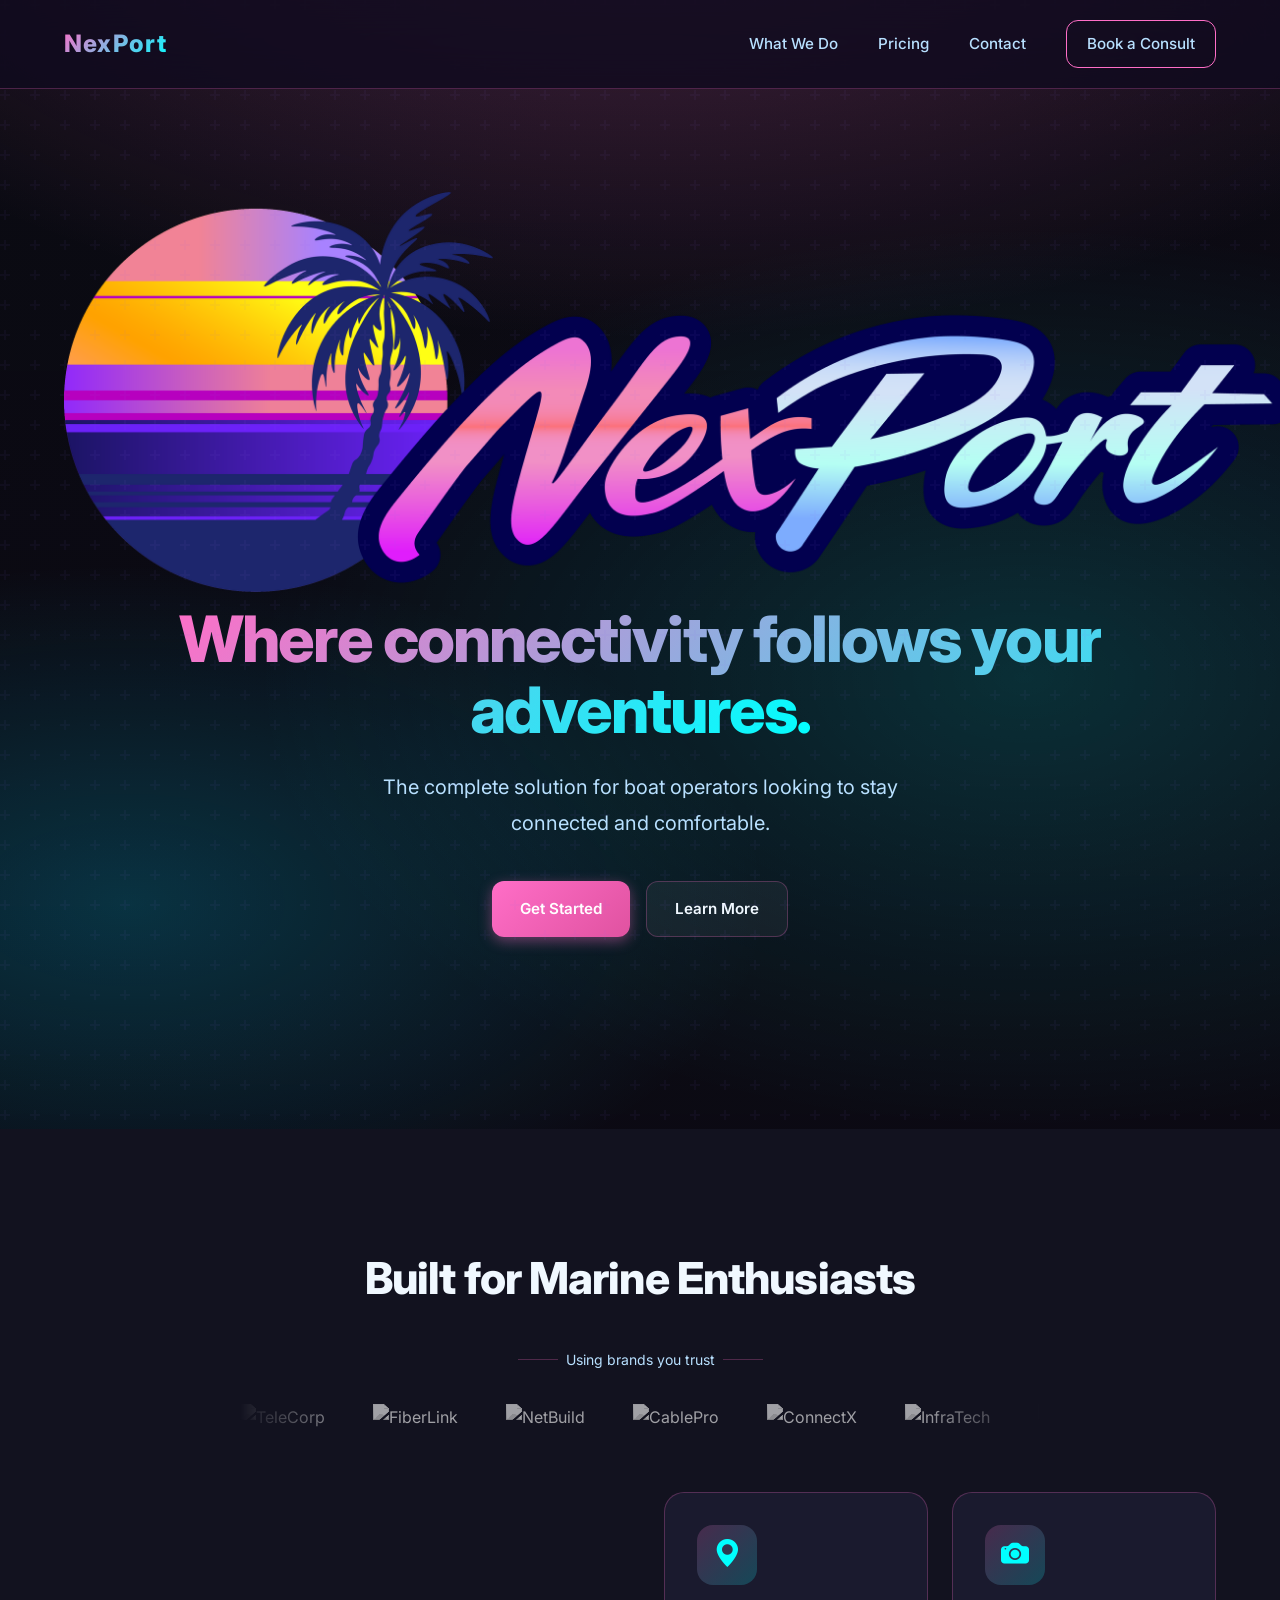
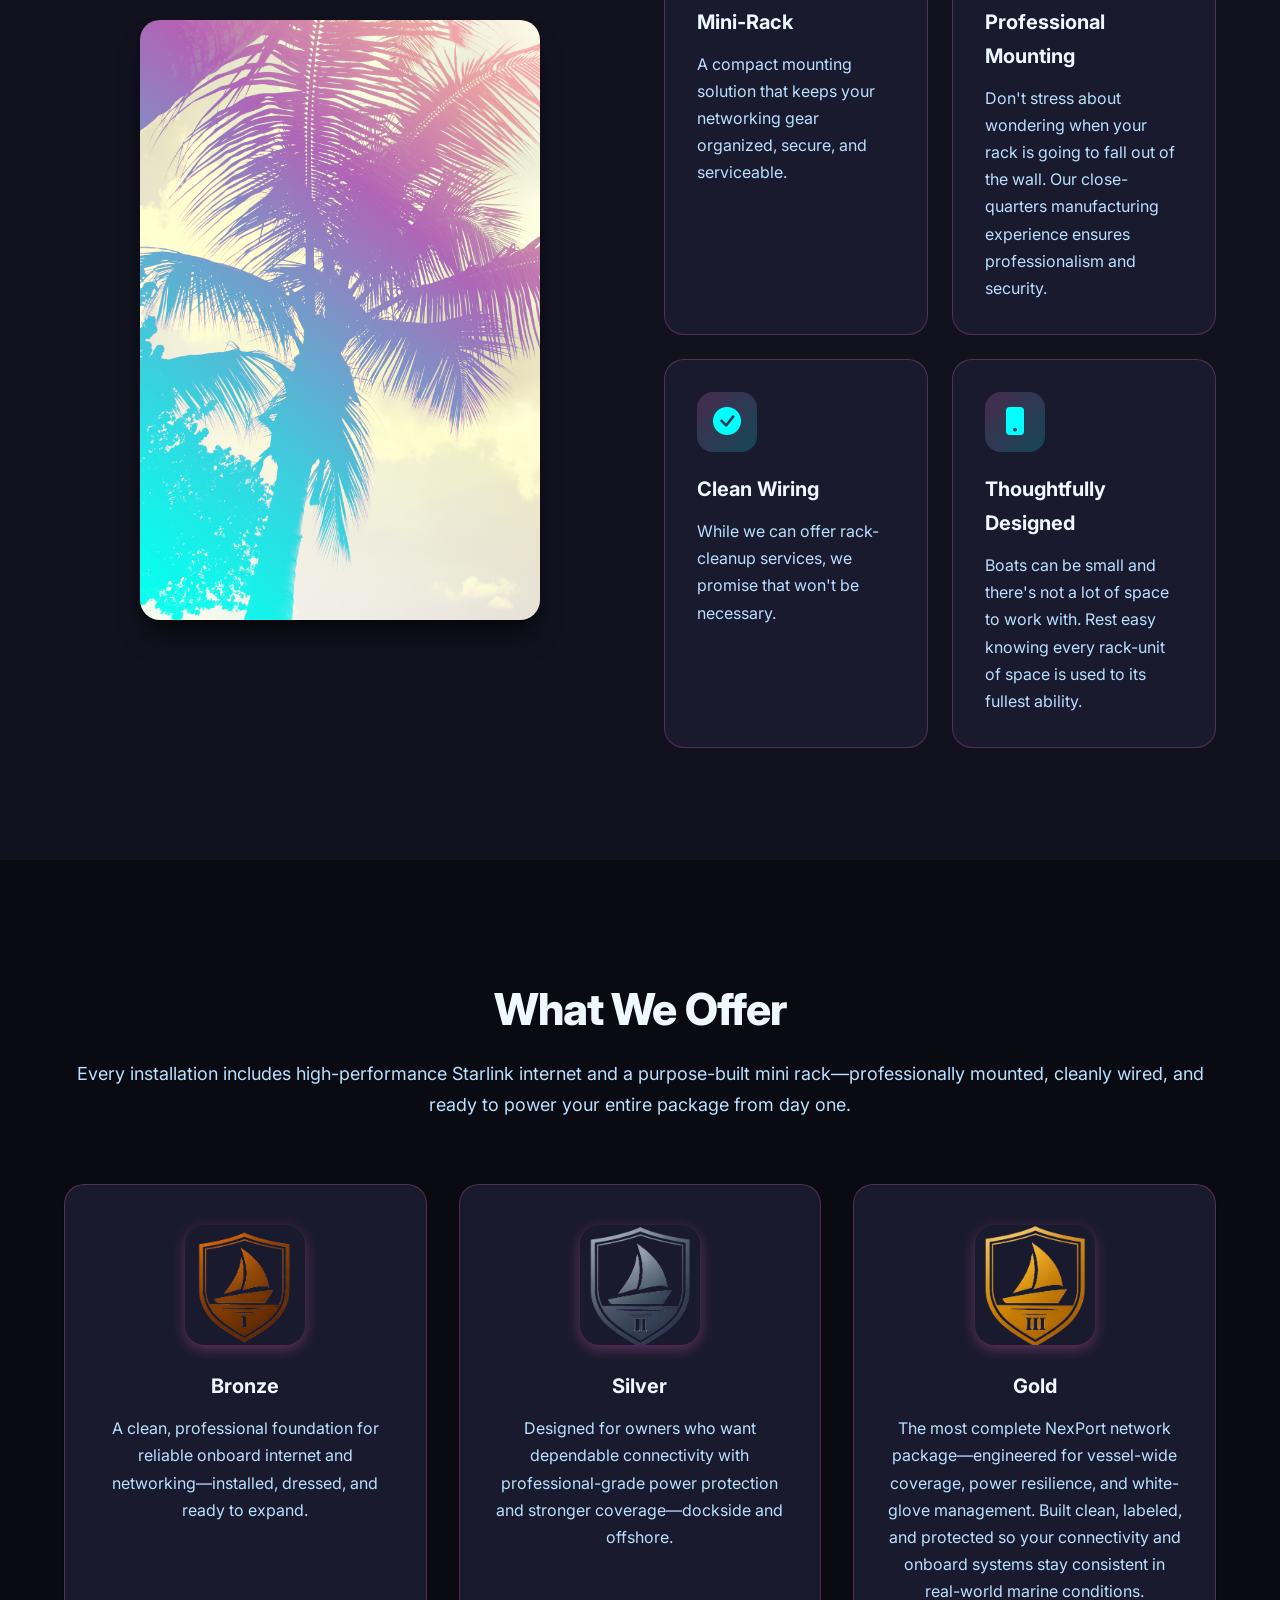
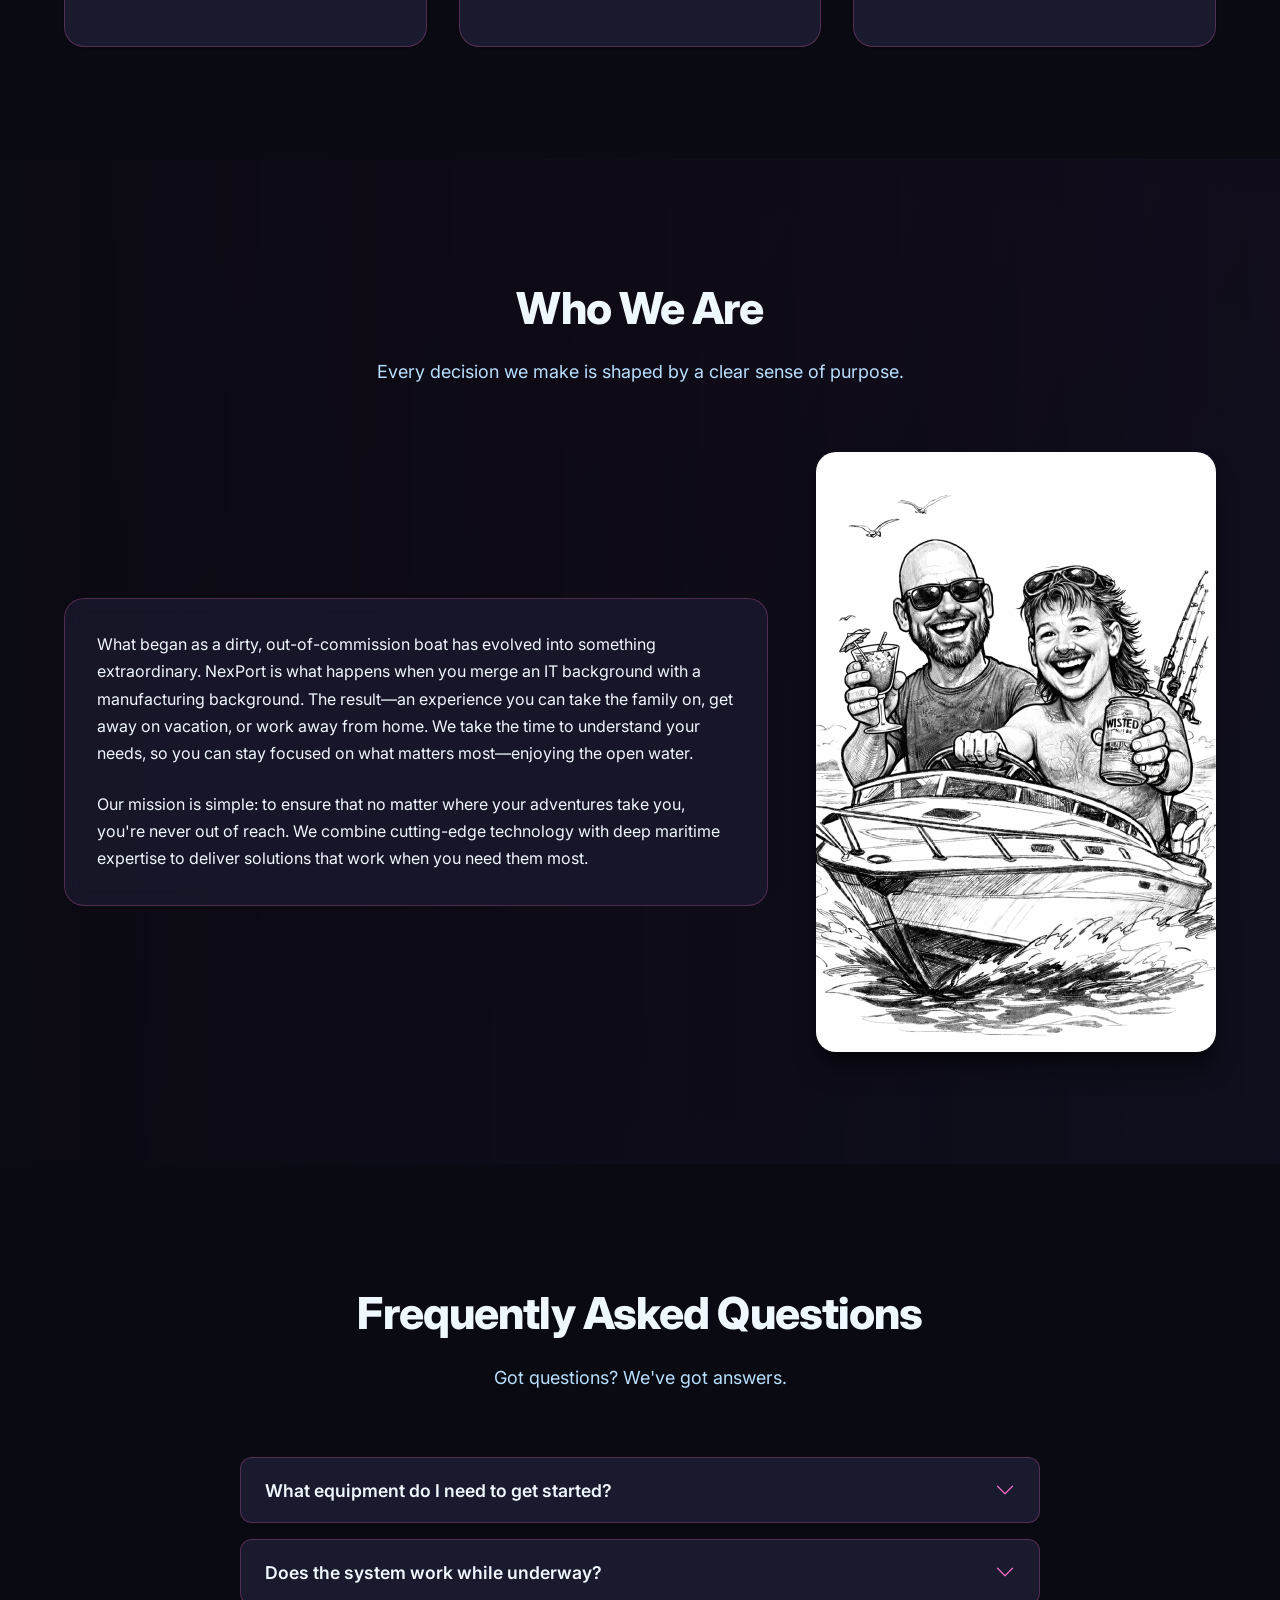
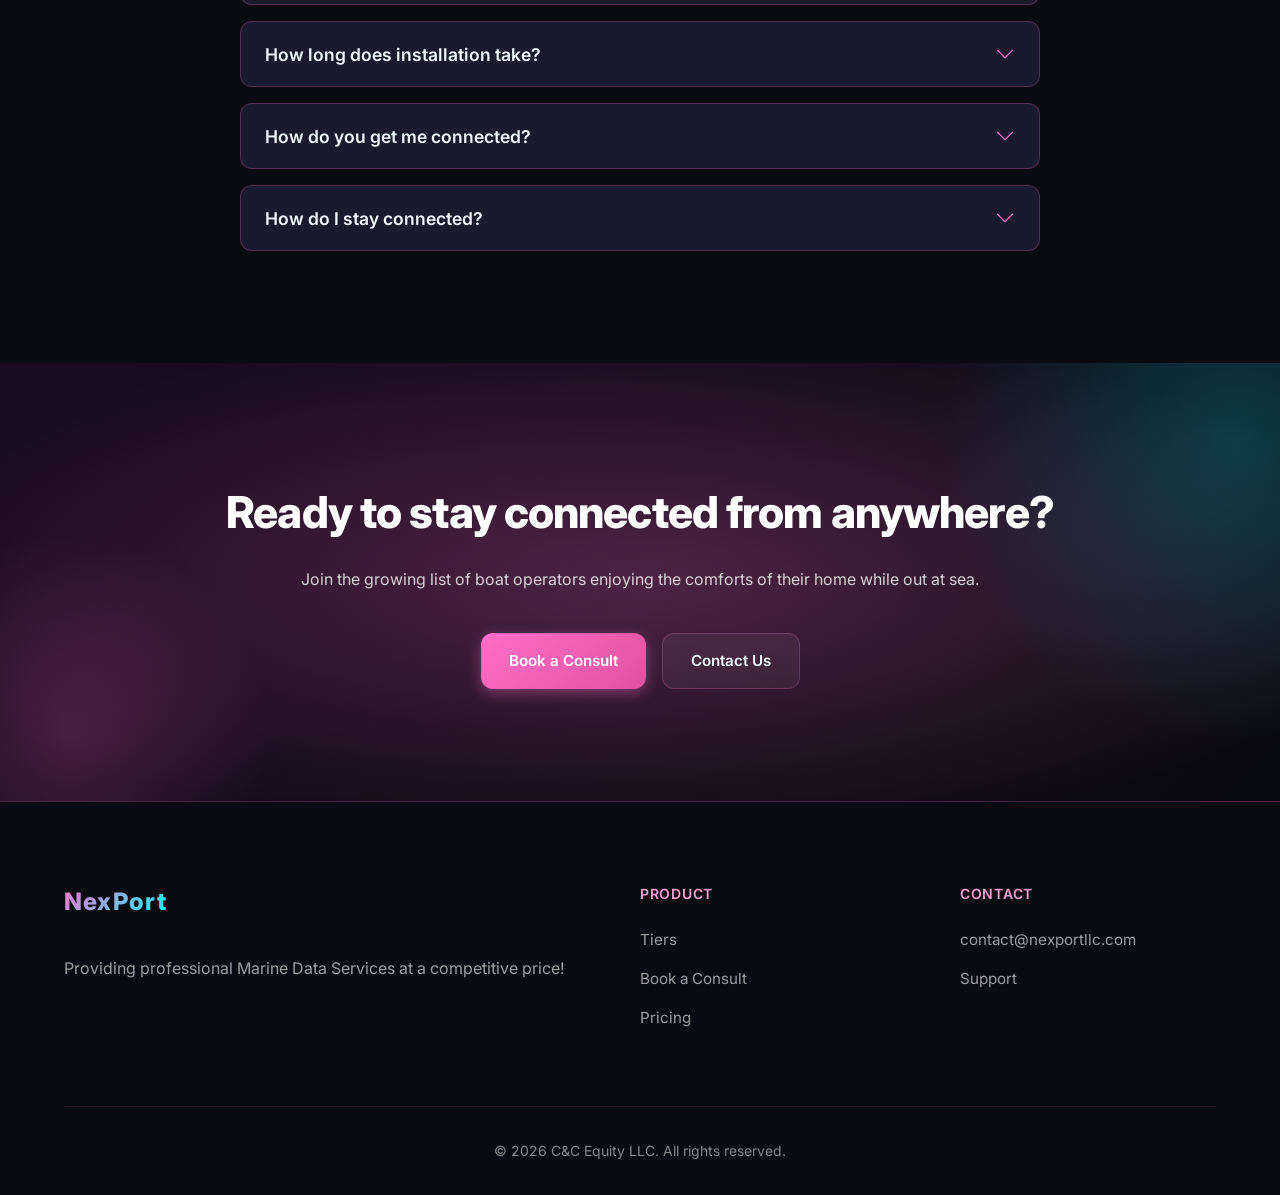
==== commit f9dd6e87: "sf" ====
--- a/index.html
+++ b/index.html
@@ -29,7 +29,7 @@
             <div class="container">
                 <h1>
                     <a href="/">
-                        <img src="images/logo.png" alt="NexPort">
+                        <img src="logo.png" alt="NexPort">
                     </a>
                     <br><span class="highlight">Where connectivity follows your adventures.</span>
                 </h1>
@@ -94,7 +94,7 @@
 
                 <div class="what-we-do-layout">
                     <div class="what-we-do-image">
-                        <img src="images/whatwedo.png" alt="What We Do">
+                        <img src="whatwedo.png" alt="What We Do">
                     </div>
                     <div class="what-we-do-grid">
                         <div class="feature-card">
@@ -130,21 +130,21 @@
                 <div class="steps">
                     <div class="step">
                         <div class="step-image">
-                            <img src="images/bronze.png" alt="Bronze Tier">
+                            <img src="bronze.png" alt="Bronze Tier">
                         </div>
                         <h3>Bronze</h3>
                         <p>A clean, professional foundation for reliable onboard internet and networking—installed, dressed, and ready to expand.</p>
                     </div>
                     <div class="step">
                         <div class="step-image">
-                            <img src="images/silver.png" alt="Silver Tier">
+                            <img src="silver.png" alt="Silver Tier">
                         </div>
                         <h3>Silver</h3>
                         <p>Designed for owners who want dependable connectivity with professional-grade power protection and stronger coverage—dockside and offshore.</p>
                     </div>
                     <div class="step">
                         <div class="step-image">
-                            <img src="images/gold.png" alt="Gold Tier">
+                            <img src="gold.png" alt="Gold Tier">
                         </div>
                         <h3>Gold</h3>
                         <p>The most complete NexPort network package—engineered for vessel-wide coverage, power resilience, and white-glove management. Built clean, labeled, and protected so your connectivity and onboard systems stay consistent in real-world marine conditions.</p>
@@ -172,7 +172,7 @@
                         </p>
                     </div>
                     <div class="who-we-are-image">
-                        <img src="images/whoweare.png" alt="The NexPort Team">
+                        <img src="whoweare.png" alt="The NexPort Team">
                     </div>
                 </div>
             </div>
--- a/styles.css
+++ b/styles.css
@@ -167,7 +167,7 @@
 /* Hero - Dark Gradient */
 .hero {
     padding: 12rem 0 8rem;
-    background: radial-gradient(ellipse 80% 50% at 50% -20%, rgba(255, 110, 199, 0.3), transparent), radial-gradient(ellipse 60% 40% at 80% 60%, rgba(0, 255, 255, 0.15), transparent), radial-gradient(ellipse 50% 30% at 10% 80%, rgba(0, 212, 255, 0.2), transparent), linear-gradient(to bottom, rgba(10, 10, 18, 0.7) 0%, rgba(10, 10, 18, 0.85) 100%), url('images/background-top.png') center/cover no-repeat;
+    background: radial-gradient(ellipse 80% 50% at 50% -20%, rgba(255, 110, 199, 0.3), transparent), radial-gradient(ellipse 60% 40% at 80% 60%, rgba(0, 255, 255, 0.15), transparent), radial-gradient(ellipse 50% 30% at 10% 80%, rgba(0, 212, 255, 0.2), transparent), linear-gradient(to bottom, rgba(10, 10, 18, 0.7) 0%, rgba(10, 10, 18, 0.85) 100%), url('./images/background-top.png') center/cover no-repeat;
     text-align: center;
     position: relative;
     overflow: hidden;
@@ -912,7 +912,7 @@
 .who-we-are {
     padding: 7rem 0;
     position: relative;
-    background: linear-gradient(to right, rgba(10, 10, 18, 0.95) 0%, rgba(10, 10, 18, 0.7) 50%, rgba(10, 10, 18, 0.4) 100%), url('images/background-whoweare.png') center/cover no-repeat;
+    background: linear-gradient(to right, rgba(10, 10, 18, 0.95) 0%, rgba(10, 10, 18, 0.7) 50%, rgba(10, 10, 18, 0.4) 100%), url('./images/background-whoweare.png') center/cover no-repeat;
     min-height: 500px;
 }
 
@@ -976,7 +976,7 @@
     }
 
     .who-we-are {
-        background: linear-gradient(to bottom, rgba(10, 10, 18, 0.9) 0%, rgba(10, 10, 18, 0.7) 100%), url('images/background-whoweare.png') center/cover no-repeat;
+        background: linear-gradient(to bottom, rgba(10, 10, 18, 0.9) 0%, rgba(10, 10, 18, 0.7) 100%), url('./images/background-whoweare.png') center/cover no-repeat;
     }
 }
 
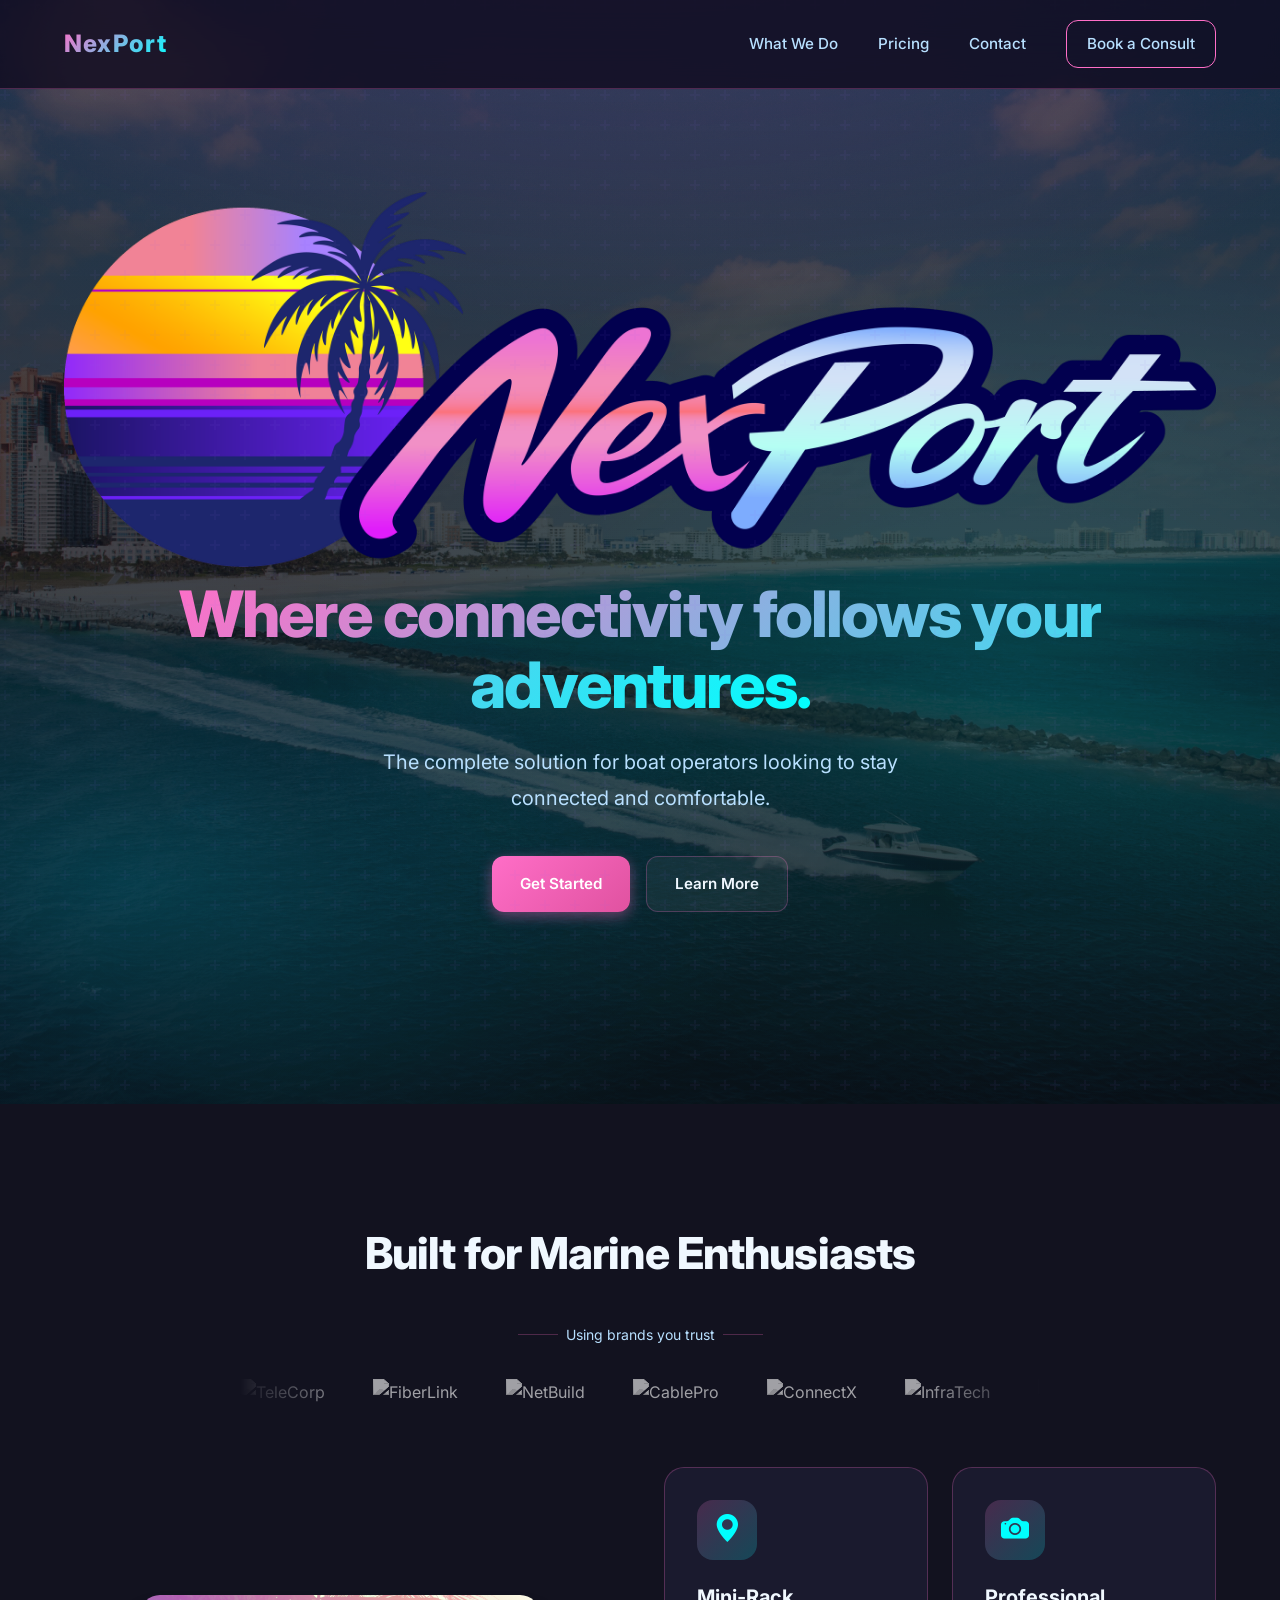
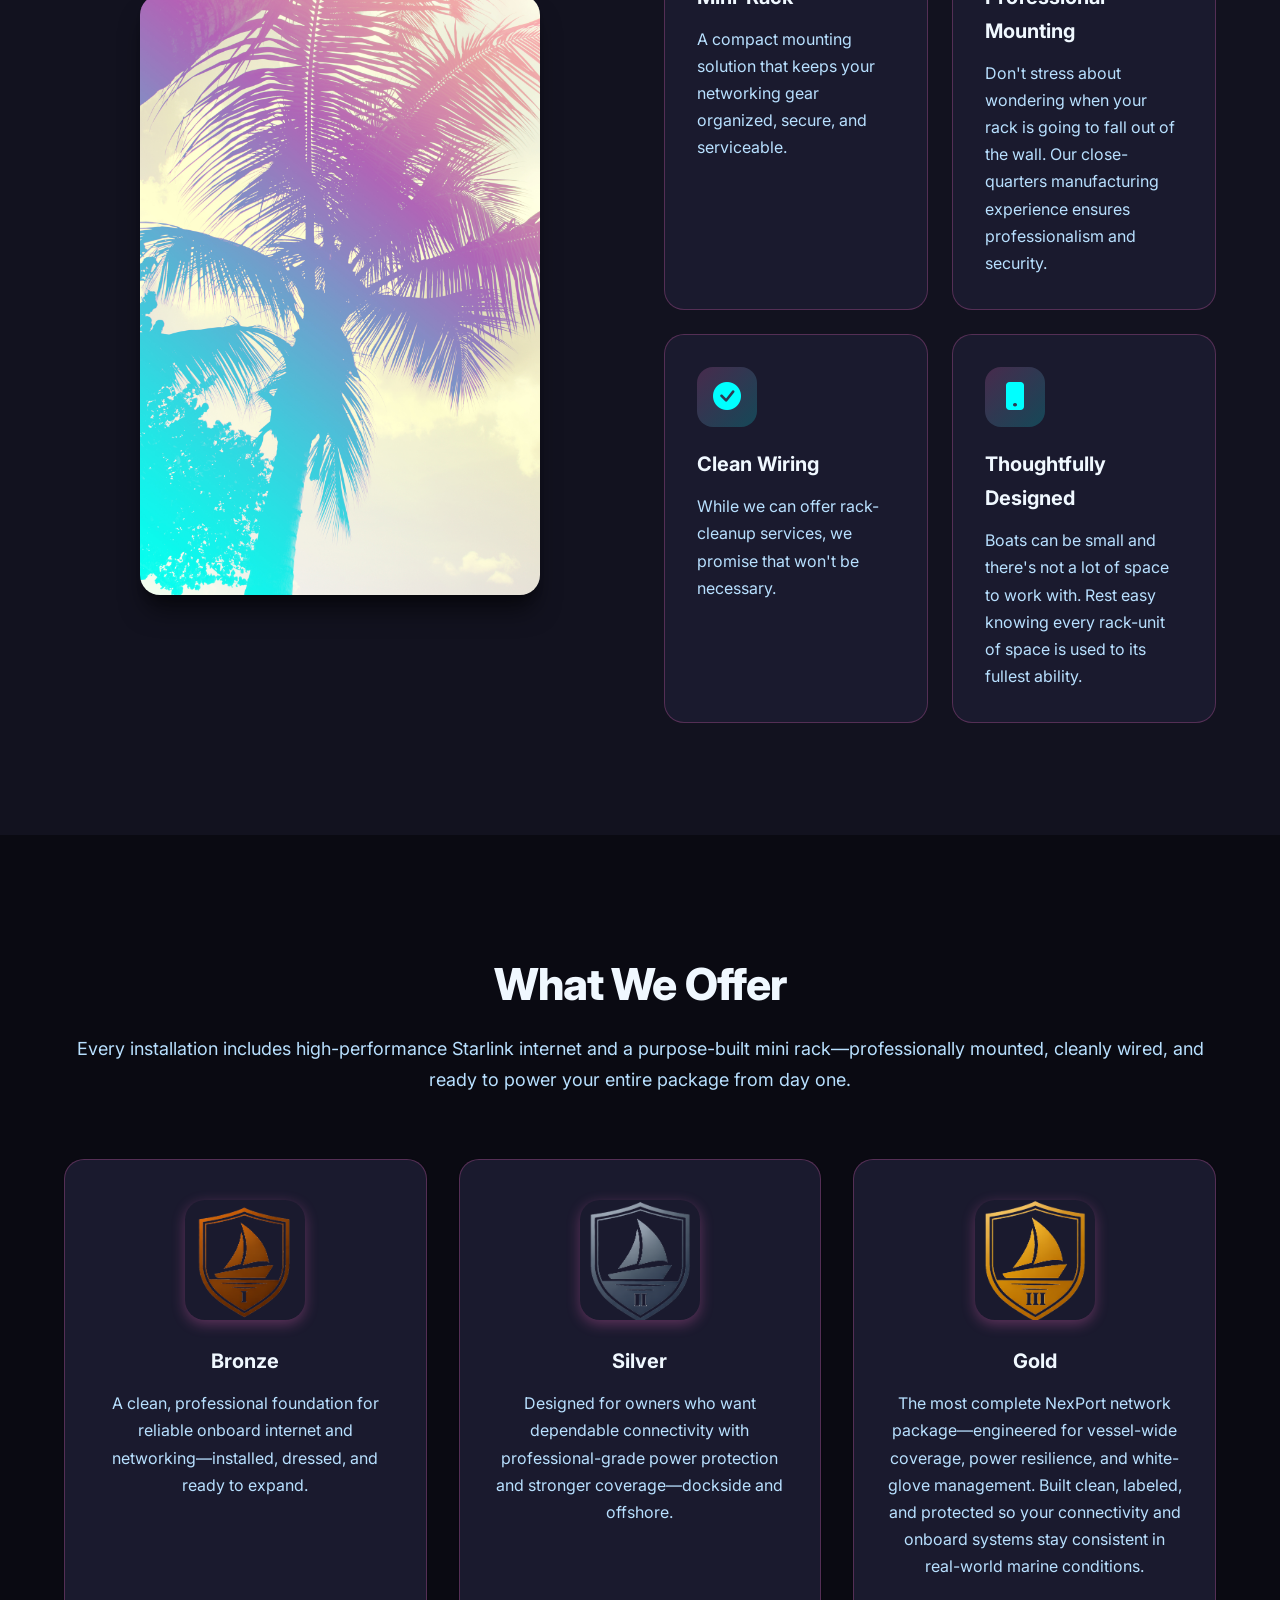
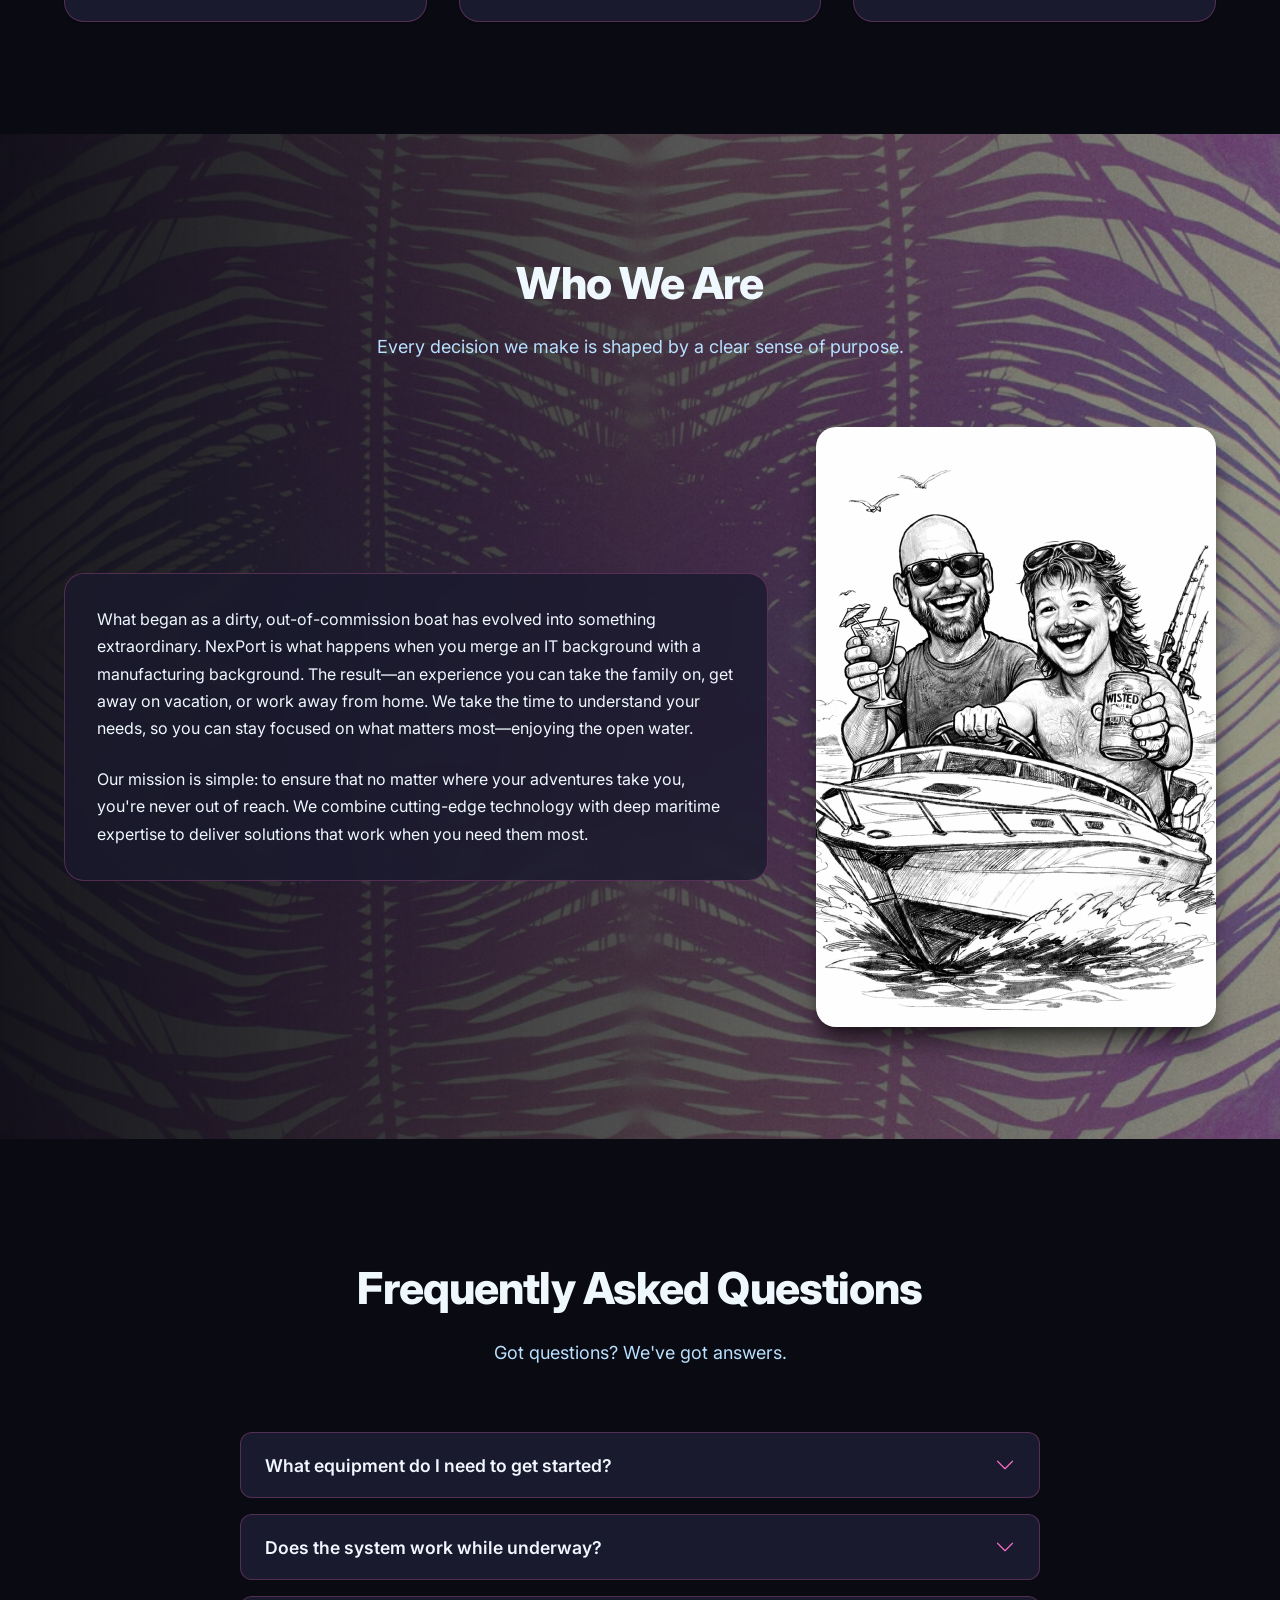
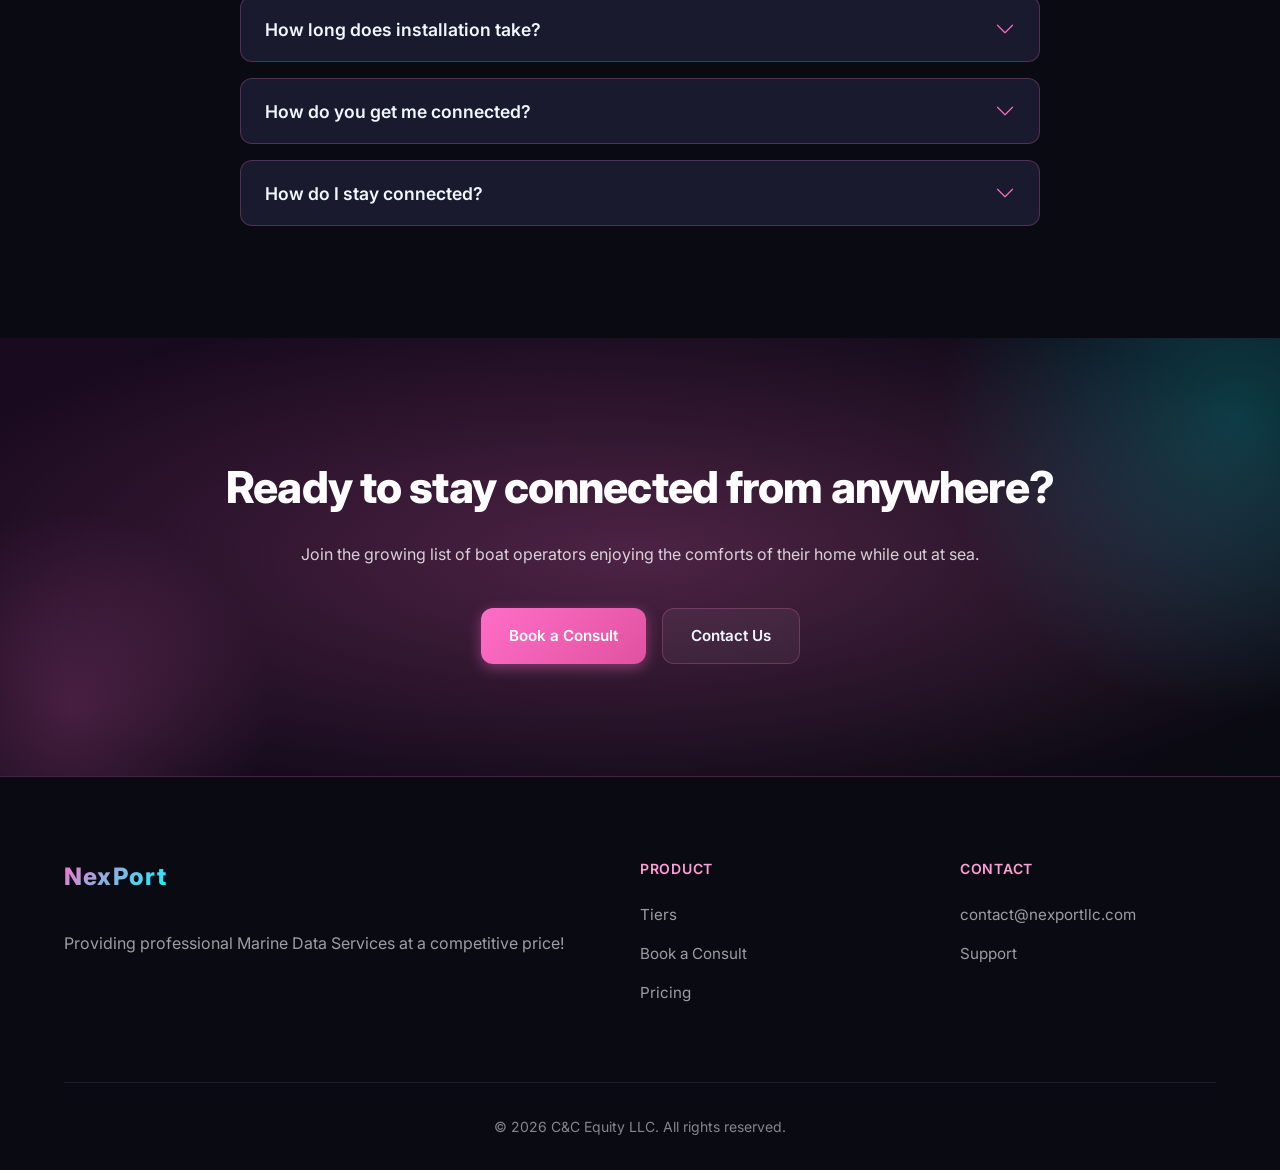
==== commit aacdd0ad: "updated and added contact page" ====
--- a/index.html
+++ b/index.html
@@ -15,10 +15,15 @@
     <header class="header">
         <nav class="nav container">
             <div class="logo">NexPort</div>
-            <ul class="nav-links">
+            <button class="nav-toggle" id="navToggle" aria-label="Toggle navigation">
+                <span></span>
+                <span></span>
+                <span></span>
+            </button>
+            <ul class="nav-links" id="navLinks">
                 <li><a href="#what-we-do">What We Do</a></li>
                 <li><a href="pricing.html">Pricing</a></li>
-                <li><a href="#contact">Contact</a></li>
+                <li><a href="contact.html">Contact</a></li>
                 <li><a href="https://outlook.office.com/bookwithme/user/6f07858c4fa64cfa98cd7c7f65369d2c@ccequity.llc/meetingtype/3fxg-W-8sECmhYFBqJa5og2?bookingcode=2b890671-5f6c-49b4-9408-867fa7472057&anonymous&ep=mLinkFromTile" class="btn btn-outline" target="_blank">Book a Consult</a></li>
             </ul>
         </nav>
--- a/styles.css
+++ b/styles.css
@@ -167,7 +167,7 @@
 /* Hero - Dark Gradient */
 .hero {
     padding: 12rem 0 8rem;
-    background: radial-gradient(ellipse 80% 50% at 50% -20%, rgba(255, 110, 199, 0.3), transparent), radial-gradient(ellipse 60% 40% at 80% 60%, rgba(0, 255, 255, 0.15), transparent), radial-gradient(ellipse 50% 30% at 10% 80%, rgba(0, 212, 255, 0.2), transparent), linear-gradient(to bottom, rgba(10, 10, 18, 0.7) 0%, rgba(10, 10, 18, 0.85) 100%), url('./images/background-top.png') center/cover no-repeat;
+    background: radial-gradient(ellipse 80% 50% at 50% -20%, rgba(255, 110, 199, 0.3), transparent), radial-gradient(ellipse 60% 40% at 80% 60%, rgba(0, 255, 255, 0.15), transparent), radial-gradient(ellipse 50% 30% at 10% 80%, rgba(0, 212, 255, 0.2), transparent), linear-gradient(to bottom, rgba(10, 10, 18, 0.7) 0%, rgba(10, 10, 18, 0.85) 100%), url('background-top.png') center/cover no-repeat;
     text-align: center;
     position: relative;
     overflow: hidden;
@@ -912,7 +912,7 @@
 .who-we-are {
     padding: 7rem 0;
     position: relative;
-    background: linear-gradient(to right, rgba(10, 10, 18, 0.95) 0%, rgba(10, 10, 18, 0.7) 50%, rgba(10, 10, 18, 0.4) 100%), url('./images/background-whoweare.png') center/cover no-repeat;
+    background: linear-gradient(to right, rgba(10, 10, 18, 0.95) 0%, rgba(10, 10, 18, 0.7) 50%, rgba(10, 10, 18, 0.4) 100%), url('background-whoweare.png') center/cover no-repeat;
     min-height: 500px;
 }
 
@@ -976,7 +976,7 @@
     }
 
     .who-we-are {
-        background: linear-gradient(to bottom, rgba(10, 10, 18, 0.9) 0%, rgba(10, 10, 18, 0.7) 100%), url('./images/background-whoweare.png') center/cover no-repeat;
+        background: linear-gradient(to bottom, rgba(10, 10, 18, 0.9) 0%, rgba(10, 10, 18, 0.7) 100%), url('background-whoweare.png') center/cover no-repeat;
     }
 }
 
@@ -1321,3 +1321,728 @@
     }
 }
 
+/* ========== MOBILE RESPONSIVE SCALING ========== */
+
+/* Fluid images - scale with container */
+img {
+    max-width: 100%;
+    height: auto;
+}
+
+/* Mobile Navigation */
+@media (max-width: 768px) {
+    .nav {
+        padding: 1rem 16px;
+    }
+
+    .nav-links {
+        gap: 1.5rem;
+        font-size: 0.85rem;
+    }
+
+        .nav-links .btn-outline {
+            padding: 0.5rem 1rem;
+            font-size: 0.85rem;
+        }
+
+    .logo {
+        font-size: 1.25rem;
+    }
+
+    /* Container */
+    .container {
+        padding: 0 16px;
+    }
+
+    /* Hero Section */
+    .hero {
+        padding: 7rem 0 3rem;
+    }
+
+        .hero h1 {
+            font-size: clamp(1.5rem, 5vw, 2.5rem);
+        }
+
+            .hero h1 a img {
+                max-height: 150px;
+                width: auto;
+            }
+
+    .highlight {
+        font-size: clamp(1.25rem, 4vw, 2rem);
+    }
+
+    .hero-subtitle {
+        font-size: clamp(0.9rem, 3vw, 1.1rem);
+        padding: 0 0.5rem;
+        margin-bottom: 1.5rem;
+    }
+
+    .hero-buttons {
+        flex-direction: column;
+        align-items: center;
+        gap: 0.75rem;
+        margin-bottom: 2rem;
+    }
+
+        .hero-buttons .btn {
+            width: 100%;
+            max-width: 280px;
+            padding: 0.75rem 1.5rem;
+        }
+
+    /* Section Headers */
+    h2 {
+        font-size: clamp(1.5rem, 5vw, 2rem);
+        padding: 0 0.5rem;
+    }
+
+    .section-subtitle {
+        font-size: clamp(0.9rem, 3vw, 1rem);
+        padding: 0 0.5rem;
+        margin-bottom: 2rem;
+    }
+
+    /* Trusted Section / Logo Carousel */
+    .trusted-section {
+        margin-top: 1rem;
+    }
+
+    .logo-carousel {
+        max-width: 100%;
+    }
+
+    .logo-slide img {
+        height: 30px;
+    }
+
+    /* What We Do Section */
+    .what-we-do {
+        padding: 3rem 0;
+    }
+
+    .what-we-do-layout {
+        grid-template-columns: 1fr;
+        gap: 2rem;
+        margin-top: 2rem;
+    }
+
+    .what-we-do-image {
+        max-width: 80%;
+        margin: 0 auto;
+    }
+
+    .what-we-do-grid {
+        grid-template-columns: 1fr;
+        gap: 1rem;
+    }
+
+    .feature-card {
+        padding: 1.25rem;
+    }
+
+    .feature-icon {
+        width: 50px;
+        height: 50px;
+    }
+
+        .feature-icon i {
+            font-size: 1.5rem;
+        }
+
+    .feature-card h3 {
+        font-size: 1.1rem;
+    }
+
+    .feature-card p {
+        font-size: 0.9rem;
+    }
+
+    /* Tiers Section */
+    .tiers {
+        padding: 3rem 0;
+    }
+
+    .steps {
+        grid-template-columns: 1fr;
+        gap: 1.5rem;
+        margin-top: 1.5rem;
+    }
+
+    .step {
+        padding: 1.5rem;
+    }
+
+    .step-image {
+        width: 80px;
+        height: 80px;
+    }
+
+    .step h3 {
+        font-size: 1.1rem;
+    }
+
+    .step p {
+        font-size: 0.875rem;
+    }
+
+    /* Who We Are Section */
+    .who-we-are {
+        padding: 3rem 0;
+        min-height: auto;
+    }
+
+    .who-we-are-content {
+        grid-template-columns: 1fr;
+        gap: 1.5rem;
+    }
+
+    .who-we-are-image {
+        order: 1;
+        max-width: 200px;
+        min-width: 150px;
+        margin: 0 auto;
+    }
+
+    .who-we-are-text {
+        order: 2;
+        padding: 1.25rem;
+    }
+
+        .who-we-are-text p {
+            font-size: 0.9rem;
+            margin-bottom: 1rem;
+        }
+
+    /* FAQ Section */
+    .faq {
+        padding: 3rem 0;
+    }
+
+    .accordion {
+        gap: 0.75rem;
+    }
+
+    .accordion-header {
+        font-size: 0.95rem;
+        padding: 1rem;
+    }
+
+        .accordion-header i {
+            font-size: 1rem;
+        }
+
+    .accordion-content p {
+        padding: 0 1rem 1rem;
+        font-size: 0.875rem;
+    }
+
+    .accordion-item.active .accordion-content {
+        max-height: 300px; /* Allow more height for longer answers */
+    }
+
+    /* CTA Section */
+    .cta {
+        padding: 3rem 0;
+    }
+
+        .cta h2 {
+            font-size: clamp(1.25rem, 4vw, 1.75rem);
+        }
+
+        .cta p {
+            font-size: 0.9rem;
+            padding: 0 0.5rem;
+            margin-bottom: 1.5rem;
+        }
+
+    .cta-buttons {
+        flex-direction: column;
+        align-items: center;
+        gap: 0.75rem;
+    }
+
+        .cta-buttons .btn {
+            width: 100%;
+            max-width: 280px;
+        }
+
+    /* Footer */
+    .footer {
+        padding: 2.5rem 0 1.5rem;
+    }
+
+    .footer-content {
+        grid-template-columns: 1fr;
+        gap: 2rem;
+        margin-bottom: 2rem;
+        text-align: center;
+    }
+
+    .footer-brand .logo {
+        font-size: 1.25rem;
+    }
+
+    .footer-brand p {
+        font-size: 0.9rem;
+    }
+
+    .footer-links h4 {
+        font-size: 0.8rem;
+    }
+
+    .footer-links a {
+        font-size: 0.9rem;
+    }
+
+    .footer-bottom {
+        font-size: 0.8rem;
+    }
+
+    /* Pricing Page */
+    .pricing-hero {
+        padding: 7rem 0 2rem;
+    }
+
+        .pricing-hero h1 {
+            font-size: clamp(1.5rem, 5vw, 2rem);
+        }
+
+    .pricing-grid {
+        grid-template-columns: 1fr;
+        gap: 2rem;
+    }
+
+    .pricing-card {
+        padding: 1.5rem;
+    }
+
+        .pricing-card.featured {
+            transform: none;
+        }
+
+            .pricing-card.featured:hover {
+                transform: translateY(-4px);
+            }
+
+    .card-header h3 {
+        font-size: 1.25rem;
+    }
+
+    .plan-description {
+        font-size: 0.875rem;
+    }
+
+    .amount {
+        font-size: 2.5rem;
+    }
+
+        .amount.custom {
+            font-size: 1.5rem;
+        }
+
+    .features-list li {
+        font-size: 0.875rem;
+        padding: 0.5rem 0;
+    }
+
+    /* Comparison Section - hide on mobile or make scrollable */
+    .comparison {
+        padding: 3rem 0;
+    }
+
+    .comparison-table-wrapper {
+        margin: 0 -16px;
+        padding: 0 16px;
+    }
+
+    /* FAQ Grid on Pricing */
+    .faq-grid {
+        grid-template-columns: 1fr;
+        gap: 1rem;
+    }
+
+    .faq-item {
+        padding: 1.25rem;
+    }
+
+        .faq-item h4 {
+            font-size: 1rem;
+        }
+
+        .faq-item p {
+            font-size: 0.875rem;
+        }
+}
+
+/* Extra small devices (phones in portrait) */
+@media (max-width: 480px) {
+    .nav-links {
+        display: none; /* Hide nav on very small screens - add hamburger menu if needed */
+    }
+
+    .hero {
+        padding: 6rem 0 2rem;
+    }
+
+        .hero h1 a img {
+            max-height: 120px;
+        }
+
+    h2 {
+        font-size: 1.35rem;
+    }
+
+    .what-we-do-image {
+        max-width: 90%;
+    }
+
+    .step-image {
+        width: 70px;
+        height: 70px;
+    }
+
+    .who-we-are-image {
+        max-width: 180px;
+    }
+
+    .feature-card {
+        padding: 1rem;
+    }
+
+    .btn {
+        padding: 0.75rem 1.25rem;
+        font-size: 0.9rem;
+    }
+}
+
+/* Prevent horizontal scroll */
+html, body {
+    overflow-x: hidden;
+}
+
+* {
+    max-width: 100%;
+}
+
+/* Exception for elements that need to overflow */
+.logo-track {
+    max-width: none;
+}
+
+/* ========== MOBILE NAVIGATION ========== */
+
+/* Hamburger Button */
+.nav-toggle {
+    display: none;
+    flex-direction: column;
+    justify-content: center;
+    gap: 5px;
+    background: transparent;
+    border: none;
+    cursor: pointer;
+    padding: 10px;
+    z-index: 1001;
+}
+
+    .nav-toggle span {
+        display: block;
+        width: 24px;
+        height: 2px;
+        background: var(--text);
+        border-radius: 2px;
+        transition: all 0.3s ease;
+    }
+
+    /* Hamburger animation when active */
+    .nav-toggle.active span:nth-child(1) {
+        transform: rotate(45deg) translate(5px, 5px);
+    }
+
+    .nav-toggle.active span:nth-child(2) {
+        opacity: 0;
+    }
+
+    .nav-toggle.active span:nth-child(3) {
+        transform: rotate(-45deg) translate(5px, -5px);
+    }
+
+@media (max-width: 768px) {
+    .nav-toggle {
+        display: flex;
+    }
+
+    .nav-links {
+        position: fixed;
+        top: 0;
+        right: -100%;
+        width: 280px;
+        height: 100vh;
+        background: rgba(10, 10, 18, 0.98);
+        backdrop-filter: blur(20px);
+        -webkit-backdrop-filter: blur(20px);
+        flex-direction: column;
+        justify-content: center;
+        align-items: center;
+        gap: 2rem;
+        transition: right 0.3s ease;
+        z-index: 1000;
+        border-left: 1px solid var(--border);
+    }
+
+        .nav-links.active {
+            right: 0;
+        }
+
+        .nav-links a {
+            font-size: 1.1rem;
+        }
+
+        .nav-links .btn-outline {
+            margin-top: 1rem;
+        }
+
+    /* Overlay when menu is open */
+    .nav-overlay {
+        display: none;
+        position: fixed;
+        top: 0;
+        left: 0;
+        width: 100%;
+        height: 100%;
+        background: rgba(0, 0, 0, 0.5);
+        z-index: 999;
+    }
+
+        .nav-overlay.active {
+            display: block;
+        }
+
+    /* Prevent body scroll when menu open */
+    body.nav-open {
+        overflow: hidden;
+    }
+}
+
+/* ========== CONTACT PAGE STYLES ========== */
+
+/* Contact Hero */
+.contact-hero {
+    padding: 10rem 0 4rem;
+    background: radial-gradient(ellipse 80% 50% at 50% -20%, rgba(255, 110, 199, 0.3), transparent), var(--gradient-bg);
+    text-align: center;
+}
+
+    .contact-hero h1 {
+        font-size: 3rem;
+        margin-bottom: 1rem;
+    }
+
+/* Contact Content */
+.contact-content {
+    padding: 4rem 0 6rem;
+    background: var(--background);
+}
+
+.contact-grid {
+    display: grid;
+    grid-template-columns: 1fr 1.5fr;
+    gap: 3rem;
+    align-items: start;
+}
+
+/* Contact Cards */
+.contact-cards {
+    display: flex;
+    flex-direction: column;
+    gap: 1.5rem;
+}
+
+.contact-card {
+    background: var(--background-card);
+    border: 1px solid var(--border);
+    border-radius: var(--radius-lg);
+    padding: 2rem;
+    text-align: center;
+    transition: all 0.3s ease;
+}
+
+    .contact-card:hover {
+        border-color: rgba(255, 110, 199, 0.4);
+        transform: translateY(-4px);
+        box-shadow: var(--shadow-lg);
+    }
+
+.contact-icon {
+    width: 60px;
+    height: 60px;
+    background: linear-gradient(135deg, rgba(255, 110, 199, 0.2) 0%, rgba(0, 255, 255, 0.2) 100%);
+    border-radius: 16px;
+    display: flex;
+    align-items: center;
+    justify-content: center;
+    margin: 0 auto 1rem;
+}
+
+    .contact-icon i {
+        font-size: 1.5rem;
+        color: var(--accent);
+    }
+
+.contact-card h3 {
+    margin-bottom: 0.5rem;
+    color: var(--text);
+}
+
+.contact-card p {
+    color: var(--text-light);
+    font-size: 0.9rem;
+    margin-bottom: 0.75rem;
+}
+
+.contact-link {
+    color: var(--primary-light);
+    text-decoration: none;
+    font-weight: 600;
+    transition: color 0.2s ease;
+}
+
+    .contact-link:hover {
+        color: var(--accent);
+    }
+
+.contact-address {
+    color: var(--text-light);
+    font-style: normal;
+    line-height: 1.6;
+}
+
+/* Contact Form */
+.contact-form-wrapper {
+    background: var(--background-card);
+    border: 1px solid var(--border);
+    border-radius: var(--radius-lg);
+    padding: 2.5rem;
+}
+
+    .contact-form-wrapper h2 {
+        text-align: left;
+        font-size: 1.75rem;
+        margin-bottom: 1.5rem;
+    }
+
+.contact-form {
+    display: flex;
+    flex-direction: column;
+    gap: 1.25rem;
+}
+
+.form-group {
+    display: flex;
+    flex-direction: column;
+    gap: 0.5rem;
+}
+
+    .form-group label {
+        color: var(--text);
+        font-weight: 500;
+        font-size: 0.95rem;
+    }
+
+    .form-group input,
+    .form-group select,
+    .form-group textarea {
+        padding: 0.875rem 1rem;
+        background: rgba(255, 255, 255, 0.05);
+        border: 1.5px solid var(--border);
+        border-radius: var(--radius);
+        color: var(--text);
+        font-family: inherit;
+        font-size: 1rem;
+        transition: border-color 0.2s ease, background 0.2s ease;
+    }
+
+        .form-group input::placeholder,
+        .form-group textarea::placeholder {
+            color: var(--text-light);
+            opacity: 0.6;
+        }
+
+        .form-group input:focus,
+        .form-group select:focus,
+        .form-group textarea:focus {
+            outline: none;
+            border-color: var(--primary);
+            background: rgba(255, 255, 255, 0.08);
+        }
+
+    .form-group select {
+        cursor: pointer;
+        appearance: none;
+        background-image: url("data:image/svg+xml,%3Csvg xmlns='http://www.w3.org/2000/svg' width='16' height='16' fill='%23b8e0ff' viewBox='0 0 16 16'%3E%3Cpath d='M8 11L3 6h10l-5 5z'/%3E%3C/svg%3E");
+        background-repeat: no-repeat;
+        background-position: right 1rem center;
+        padding-right: 2.5rem;
+    }
+
+        .form-group select option {
+            background: var(--background-card);
+            color: var(--text);
+        }
+
+    .form-group textarea {
+        resize: vertical;
+        min-height: 120px;
+    }
+
+/* Mobile Contact Page */
+@media (max-width: 768px) {
+    .contact-hero {
+        padding: 8rem 0 3rem;
+    }
+
+        .contact-hero h1 {
+            font-size: 2rem;
+        }
+
+    .contact-content {
+        padding: 3rem 0 4rem;
+    }
+
+    .contact-grid {
+        grid-template-columns: 1fr;
+        gap: 2rem;
+    }
+
+    .contact-cards {
+        order: 2;
+    }
+
+    .contact-form-wrapper {
+        order: 1;
+        padding: 1.5rem;
+    }
+
+        .contact-form-wrapper h2 {
+            font-size: 1.5rem;
+        }
+
+    .contact-card {
+        padding: 1.5rem;
+    }
+}
+
+/* Contact Cards Centered Layout */
+.contact-cards-centered {
+    display: grid;
+    grid-template-columns: repeat(2, 1fr);
+    gap: 2rem;
+    max-width: 800px;
+    margin: 0 auto;
+}
+
+@media (max-width: 600px) {
+    .contact-cards-centered {
+        grid-template-columns: 1fr;
+    }
+}
